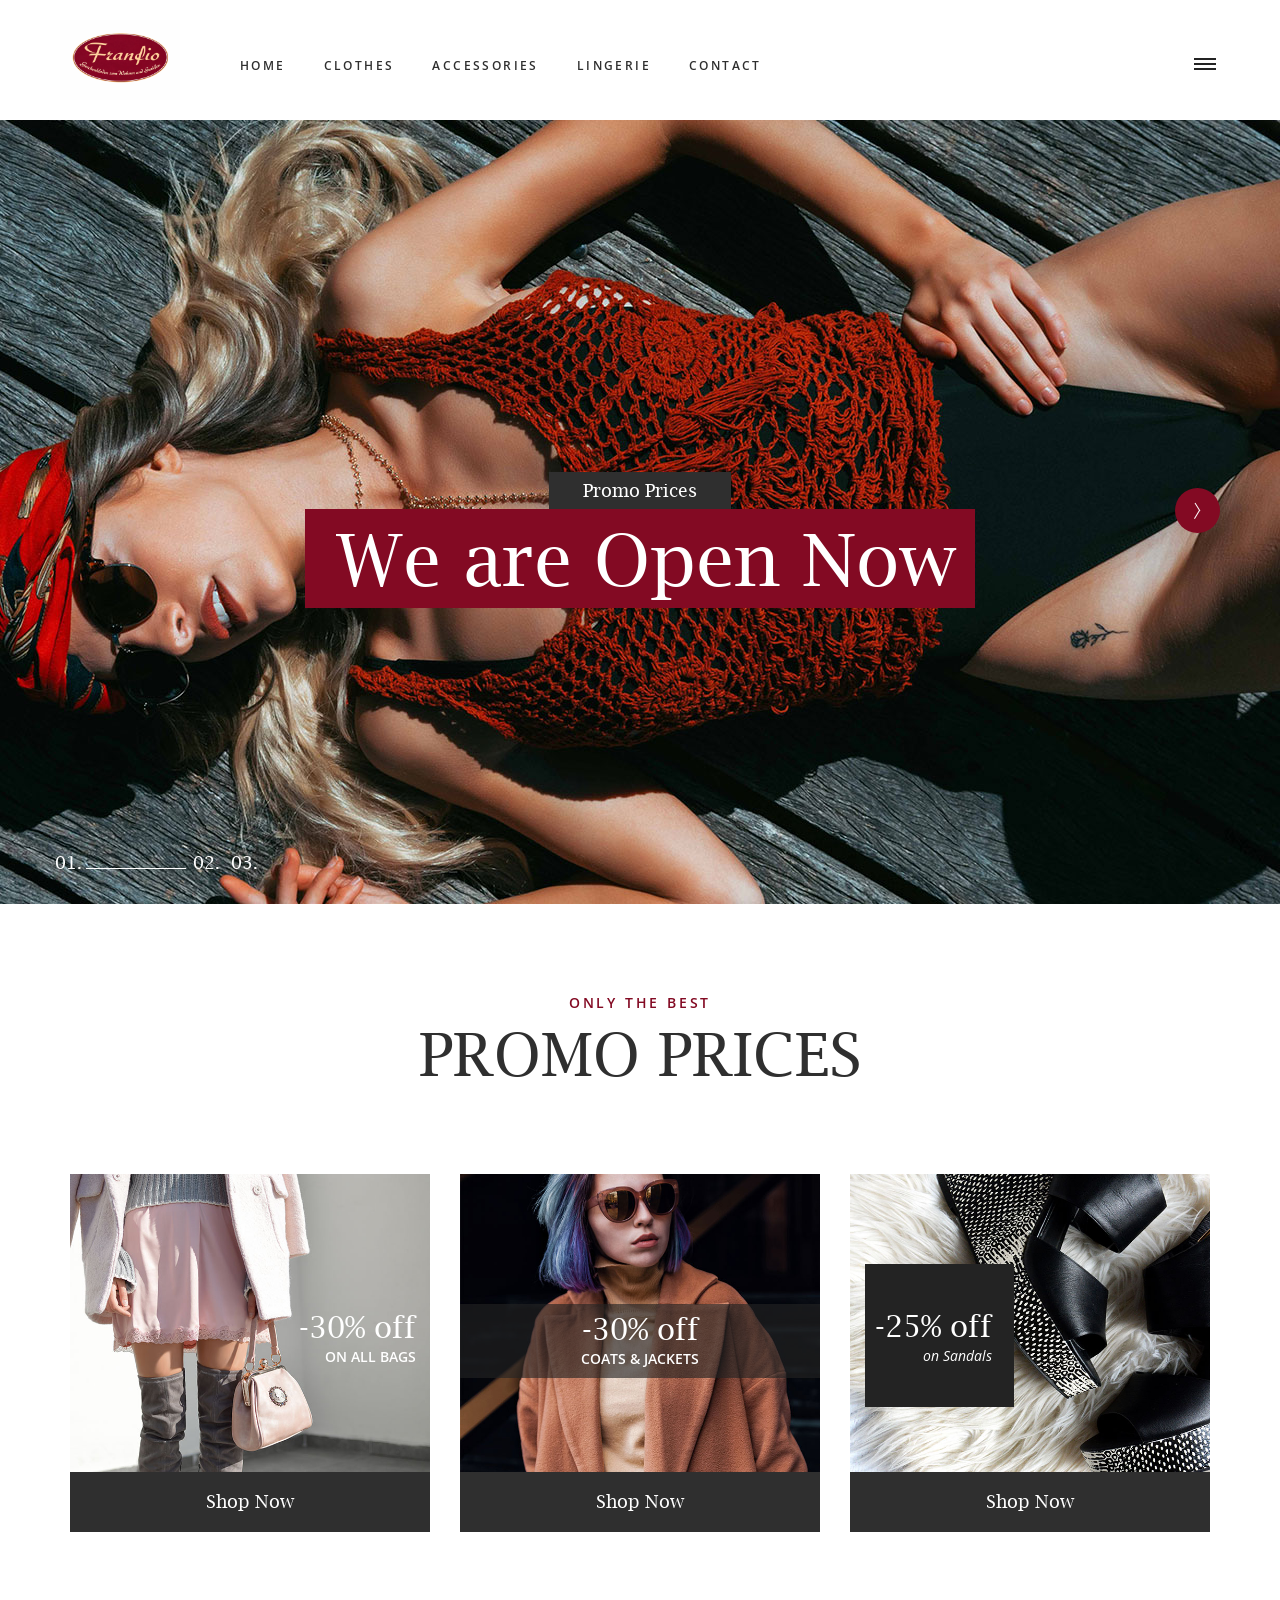
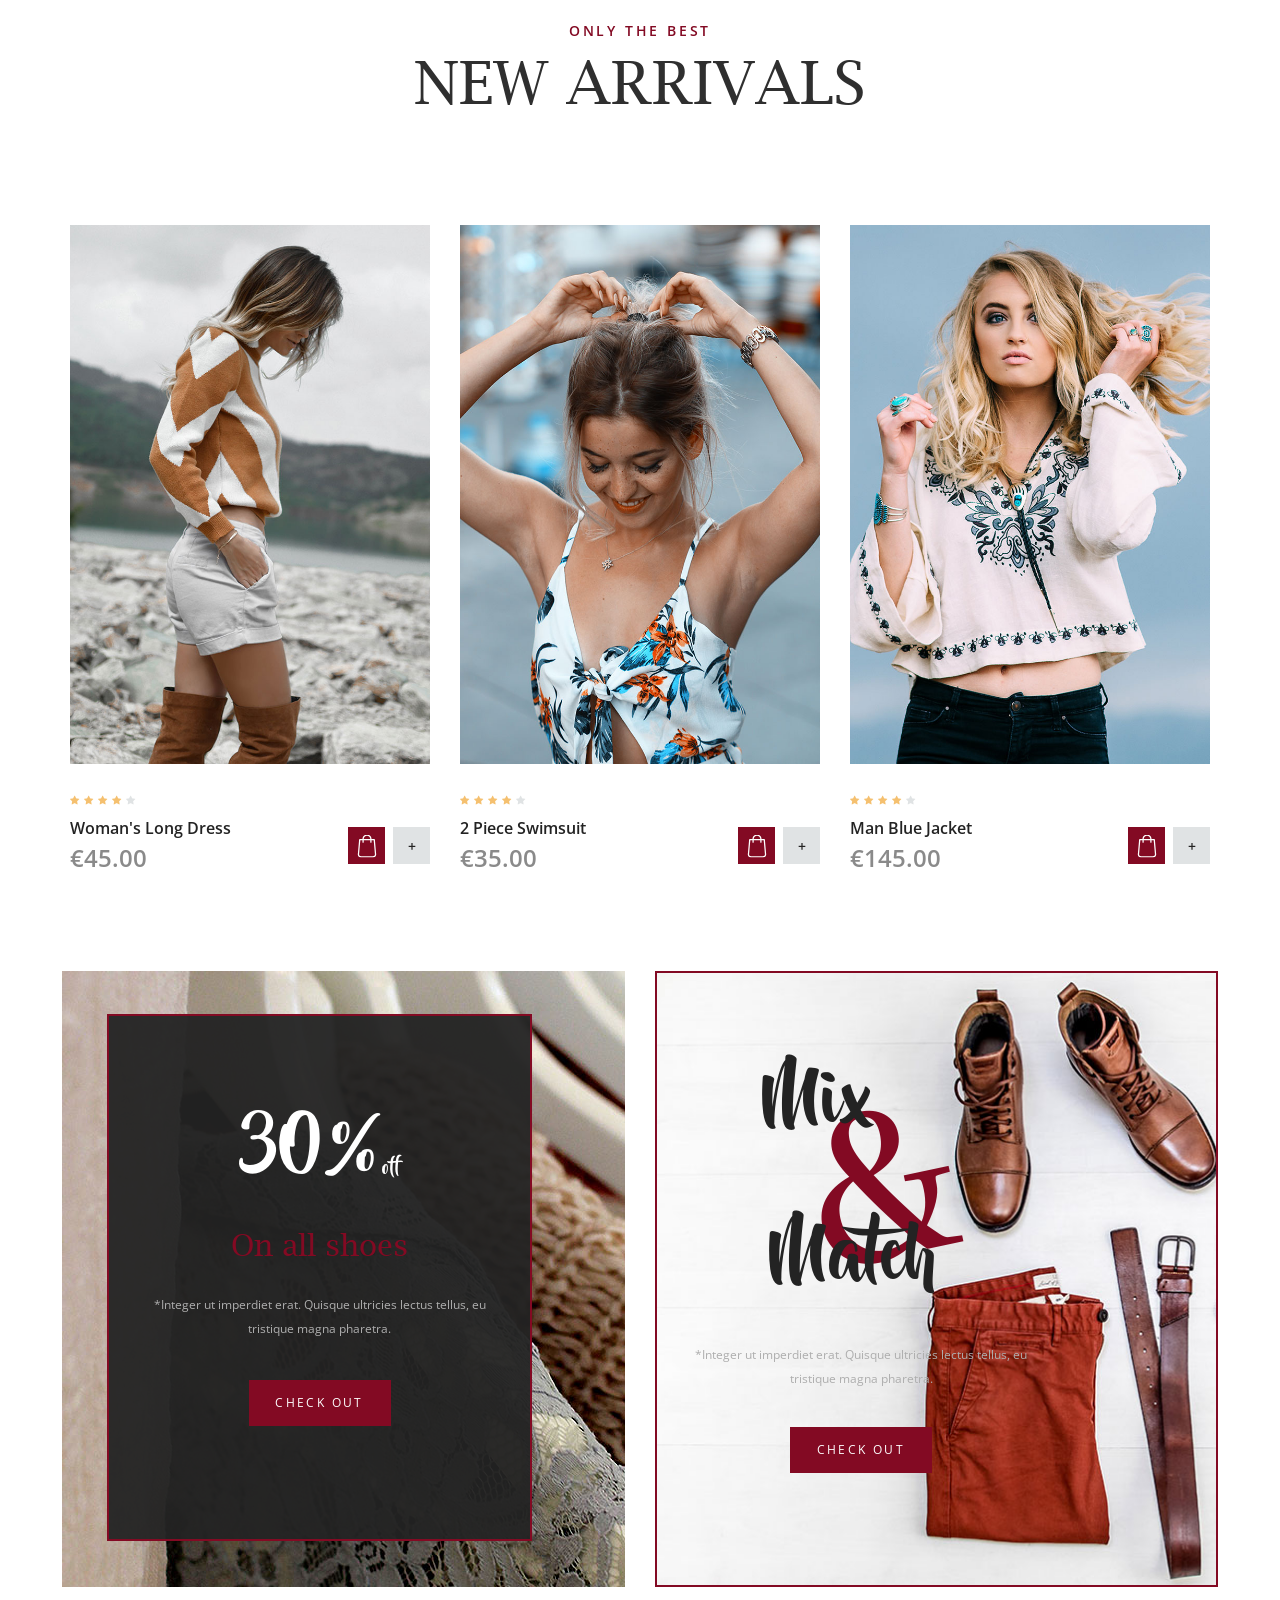
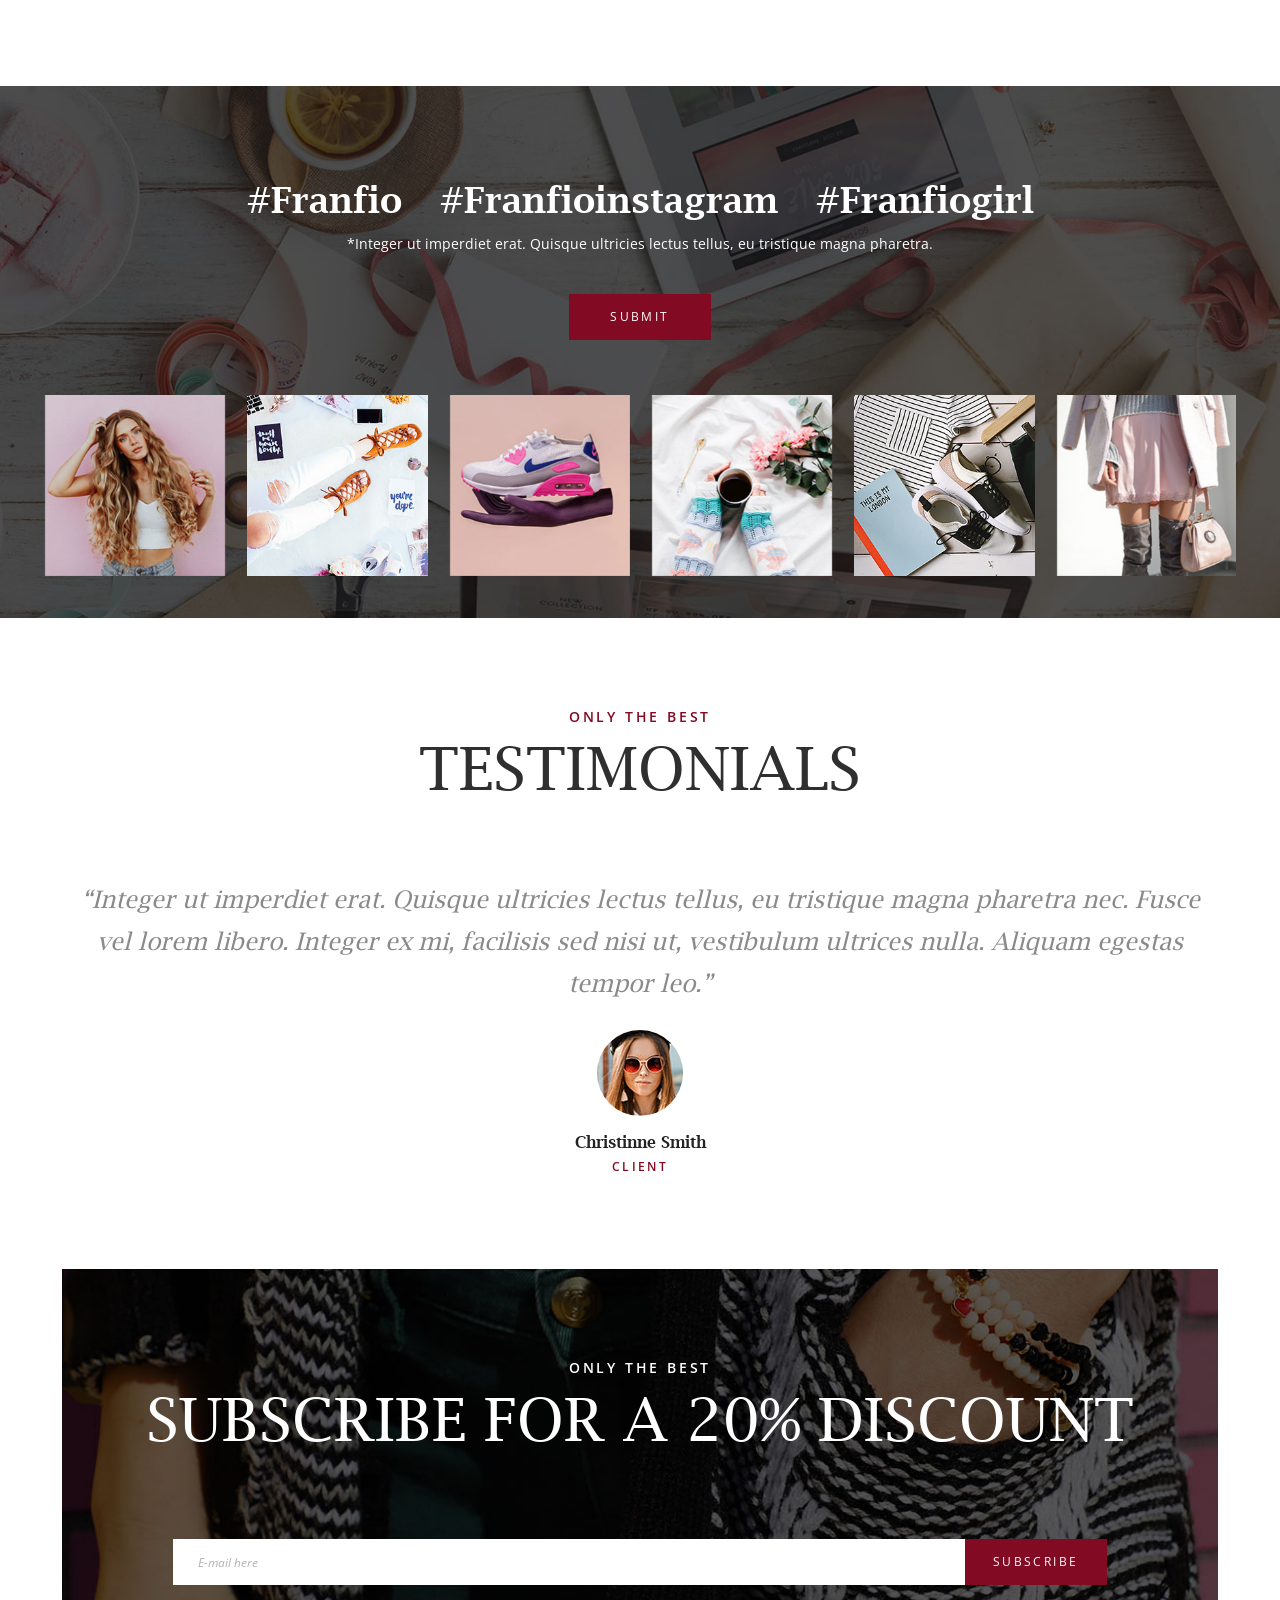
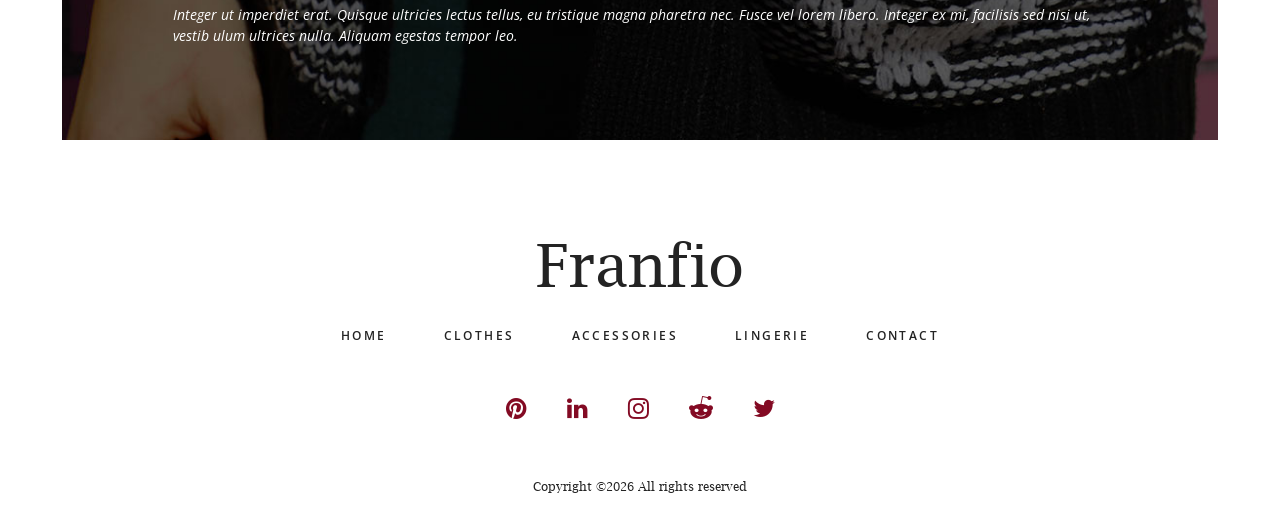
==== index.html @ d39169b8 "first commit" ====
<!DOCTYPE html>
<html lang="en">
<head>
<title>Franfio</title>
<meta charset="utf-8">
<meta http-equiv="X-UA-Compatible" content="IE=edge">
<meta name="description" content="Official website for Franfio">
<meta name="viewport" content="width=device-width, initial-scale=1">
<link rel="icon" type="image/jpeg" href="images/logome.jpeg">
<meta property="og:image" content="images/logome.jpeg">
<link rel="stylesheet" type="text/css" href="styles/bootstrap4/bootstrap.min.css">
<link href="plugins/font-awesome-4.7.0/css/font-awesome.min.css" rel="stylesheet" type="text/css">
<link rel="stylesheet" type="text/css" href="plugins/OwlCarousel2-2.2.1/owl.carousel.css">
<link rel="stylesheet" type="text/css" href="plugins/OwlCarousel2-2.2.1/owl.theme.default.css">
<link rel="stylesheet" type="text/css" href="plugins/OwlCarousel2-2.2.1/animate.css">
<link href="plugins/colorbox/colorbox.css" rel="stylesheet" type="text/css">
<link rel="stylesheet" type="text/css" href="styles/main_styles.css">
<link rel="stylesheet" type="text/css" href="styles/responsive.css">
</head>
<body>

<div class="super_container">
	
	<!-- Header -->

	<header class="header">
		<div class="header_inner d-flex flex-row align-items-center justify-content-start">
			<div class="logo"><a href="#">
				<img src="images/logome.jpeg" alt="" style="width: 120px;">
			</a></div>
			<nav class="main_nav">
				<ul>
					<li><a href="index.html">home</a></li>
					<li><a href="categories.html">clothes</a></li>
					<li><a href="categories.html">accessories</a></li>
					<li><a href="categories.html">lingerie</a></li>
					<li><a href="contact.html">contact</a></li>
				</ul>
			</nav>


			<div class="burger_container d-flex flex-column align-items-center justify-content-around menu_mm"><div></div><div></div><div></div></div>
		</div>
	</header>

	<!-- Menu -->

	<div class="menu d-flex flex-column align-items-end justify-content-start text-right menu_mm trans_400">
		<div class="menu_close_container"><div class="menu_close"><div></div><div></div></div></div>
		<div class="logo menu_mm"><a href="#">Franfio</a></div>
		<nav class="menu_nav">
			<ul class="menu_mm">
				<li class="menu_mm"><a href="#">home</a></li>
				<li class="menu_mm"><a href="#">clothes</a></li>
				<li class="menu_mm"><a href="#">accessories</a></li>
				<li class="menu_mm"><a href="#">lingerie</a></li>
				<li class="menu_mm"><a href="#">contact</a></li>
			</ul>
		</nav>
	</div>

	<!-- Home -->

	<div class="home">
		
		<!-- Home Slider -->

		<div class="home_slider_container">
			<div class="owl-carousel owl-theme home_slider">
				
				<!-- Home Slider Item -->
				<div class="owl-item">
					<div class="home_slider_background" style="background-image:url(images/home_slider_1.jpg)"></div>
					<div class="home_slider_content">
						<div class="home_slider_content_inner">
							<div class="home_slider_subtitle">Promo Prices</div>
							<div class="home_slider_title">We are Open Now</div>
						</div>	
					</div>
				</div>

				<!-- Home Slider Item -->
				<div class="owl-item">
					<div class="home_slider_background" style="background-image:url(images/home_slider_1.jpg)"></div>
					<div class="home_slider_content">
						<div class="home_slider_content_inner">
							<div class="home_slider_subtitle">Promo Prices</div>
							<div class="home_slider_title">New Collection</div>
						</div>	
					</div>
				</div>

				<!-- Home Slider Item -->
				<div class="owl-item">
					<div class="home_slider_background" style="background-image:url(images/home_slider_1.jpg)"></div>
					<div class="home_slider_content">
						<div class="home_slider_content_inner">
							<div class="home_slider_subtitle">Promo Prices</div>
							<div class="home_slider_title">New Collection</div>
						</div>	
					</div>
				</div>

			</div>
			
			<!-- Home Slider Nav -->

			<div class="home_slider_next d-flex flex-column align-items-center justify-content-center"><img src="images/arrow_r.png" alt=""></div>

			<!-- Home Slider Dots -->

			<div class="home_slider_dots_container">
				<div class="container">
					<div class="row">
						<div class="col">
							<div class="home_slider_dots">
								<ul id="home_slider_custom_dots" class="home_slider_custom_dots">
									<li class="home_slider_custom_dot active">01.<div></div></li>
									<li class="home_slider_custom_dot">02.<div></div></li>
									<li class="home_slider_custom_dot">03.<div></div></li>
								</ul>
							</div>
						</div>
					</div>
				</div>		
			</div>
		</div>
	</div>

	<!-- Promo -->

	<div class="promo">
		<div class="container">
			<div class="row">
				<div class="col">
					<div class="section_title_container text-center">
						<div class="section_subtitle">only the best</div>
						<div class="section_title">promo prices</div>
					</div>
				</div>
			</div>
			<div class="row promo_container">

				<!-- Promo Item -->
				<div class="col-lg-4 promo_col">
					<div class="promo_item">
						<div class="promo_image">
							<img src="images/promo_1.jpg" alt="">
							<div class="promo_content promo_content_1">
								<div class="promo_title">-30% off</div>
								<div class="promo_subtitle">on all bags</div>
							</div>
						</div>
						<div class="promo_link"><a href="#">Shop Now</a></div>
					</div>
				</div>

				<!-- Promo Item -->
				<div class="col-lg-4 promo_col">
					<div class="promo_item">
						<div class="promo_image">
							<img src="images/promo_2.jpg" alt="">
							<div class="promo_content promo_content_2">
								<div class="promo_title">-30% off</div>
								<div class="promo_subtitle">coats & jackets</div>
							</div>
						</div>
						<div class="promo_link"><a href="#">Shop Now</a></div>
					</div>
				</div>

				<!-- Promo Item -->
				<div class="col-lg-4 promo_col">
					<div class="promo_item">
						<div class="promo_image">
							<img src="images/promo_3.jpg" alt="">
							<div class="promo_content promo_content_3">
								<div class="promo_title">-25% off</div>
								<div class="promo_subtitle">on Sandals</div>
							</div>
						</div>
						<div class="promo_link"><a href="#">Shop Now</a></div>
					</div>
				</div>

			</div>
		</div>
	</div>

	<!-- New Arrivals -->

	<div class="arrivals">
		<div class="container">
			<div class="row">
				<div class="col">
					<div class="section_title_container text-center">
						<div class="section_subtitle">only the best</div>
						<div class="section_title">new arrivals</div>
					</div>
				</div>
			</div>
			<div class="row products_container">

				<!-- Product -->
				<div class="col-lg-4 product_col">
					<div class="product">
						<div class="product_image">
							<img src="images/product_1.jpg" alt="">
						</div>
						<div class="rating rating_4">
							<i class="fa fa-star"></i>
							<i class="fa fa-star"></i>
							<i class="fa fa-star"></i>
							<i class="fa fa-star"></i>
							<i class="fa fa-star"></i>
						</div>
						<div class="product_content clearfix">
							<div class="product_info">
								<div class="product_name"><a href="product.html">Woman's Long Dress</a></div>
								<div class="product_price">€45.00</div>
							</div>
							<div class="product_options">
								<div class="product_buy product_option"><img src="images/shopping-bag-white.svg" alt=""></div>
								<div class="product_fav product_option">+</div>
							</div>
						</div>
					</div>
				</div>

				<!-- Product -->
				<div class="col-lg-4 product_col">
					<div class="product">
						<div class="product_image">
							<img src="images/product_2.jpg" alt="">
						</div>
						<div class="rating rating_4">
							<i class="fa fa-star"></i>
							<i class="fa fa-star"></i>
							<i class="fa fa-star"></i>
							<i class="fa fa-star"></i>
							<i class="fa fa-star"></i>
						</div>
						<div class="product_content clearfix">
							<div class="product_info">
								<div class="product_name"><a href="product.html">2 Piece Swimsuit</a></div>
								<div class="product_price">€35.00</div>
							</div>
							<div class="product_options">
								<div class="product_buy product_option"><img src="images/shopping-bag-white.svg" alt=""></div>
								<div class="product_fav product_option">+</div>
							</div>
						</div>
					</div>
				</div>

				<!-- Product -->
				<div class="col-lg-4 product_col">
					<div class="product">
						<div class="product_image">
							<img src="images/product_3.jpg" alt="">
						</div>
						<div class="rating rating_4">
							<i class="fa fa-star"></i>
							<i class="fa fa-star"></i>
							<i class="fa fa-star"></i>
							<i class="fa fa-star"></i>
							<i class="fa fa-star"></i>
						</div>
						<div class="product_content clearfix">
							<div class="product_info">
								<div class="product_name"><a href="product.html">Man Blue Jacket</a></div>
								<div class="product_price">€145.00</div>
							</div>
							<div class="product_options">
								<div class="product_buy product_option"><img src="images/shopping-bag-white.svg" alt=""></div>
								<div class="product_fav product_option">+</div>
							</div>
						</div>
					</div>
				</div>

			</div>
		</div>
	</div>

	<!-- Extra -->

	<div class="extra clearfix">
		<div class="extra_promo extra_promo_1">
			<div class="extra_promo_image" style="background-image:url(images/extra_1.jpg)"></div>
			<div class="extra_1_content d-flex flex-column align-items-center justify-content-center text-center">
				<div class="extra_1_price">30%<span>off</span></div>
				<div class="extra_1_title">On all shoes</div>
				<div class="extra_1_text">*Integer ut imperdiet erat. Quisque ultricies lectus tellus, eu tristique magna pharetra.</div>
				<div class="button extra_1_button"><a href="checkout.html">check out</a></div>
			</div>
		</div>
		<div class="extra_promo extra_promo_2">
			<div class="extra_promo_image" style="background-image:url(images/extra_2.jpg)"></div>
			<div class="extra_2_content d-flex flex-column align-items-center justify-content-center text-center">
				<div class="extra_2_title">
					<div class="extra_2_center">&</div>
					<div class="extra_2_top">Mix</div>
					<div class="extra_2_bottom">Match</div>
				</div>
				<div class="extra_2_text">*Integer ut imperdiet erat. Quisque ultricies lectus tellus, eu tristique magna pharetra.</div>
				<div class="button extra_2_button"><a href="checkout.html">check out</a></div>
			</div>
		</div>
	</div>

	<!-- Gallery -->

	<div class="gallery">
		<div class="gallery_image" style="background-image:url(images/gallery.jpg)"></div>
		<div class="container">
			<div class="row">
				<div class="col">
					<div class="gallery_title text-center">
						<ul>
							<li><a href="#">#Franfio</a></li>
							<li><a href="#">#Franfioinstagram</a></li>
							<li><a href="#">#Franfiogirl</a></li>
						</ul>
					</div>
					<div class="gallery_text text-center">*Integer ut imperdiet erat. Quisque ultricies lectus tellus, eu tristique magna pharetra.</div>
					<div class="button gallery_button"><a href="#">submit</a></div>
				</div>
			</div>
		</div>	
		<div class="gallery_slider_container">
			
			<!-- Gallery Slider -->
			<div class="owl-carousel owl-theme gallery_slider">
				
				<!-- Gallery Item -->
				<div class="owl-item gallery_item">
					<a class="colorbox" href="images/gallery_1.jpg">
						<img src="images/gallery_1.jpg" alt="">
					</a>
				</div>

				<!-- Gallery Item -->
				<div class="owl-item gallery_item">
					<a class="colorbox" href="images/gallery_2.jpg">
						<img src="images/gallery_2.jpg" alt="">
					</a>
				</div>

				<!-- Gallery Item -->
				<div class="owl-item gallery_item">
					<a class="colorbox" href="images/gallery_3.jpg">
						<img src="images/gallery_3.jpg" alt="">
					</a>
				</div>

				<!-- Gallery Item -->
				<div class="owl-item gallery_item">
					<a class="colorbox" href="images/gallery_4.jpg">
						<img src="images/gallery_4.jpg" alt="">
					</a>
				</div>

				<!-- Gallery Item -->
				<div class="owl-item gallery_item">
					<a class="colorbox" href="images/gallery_5.jpg">
						<img src="images/gallery_5.jpg" alt="">
					</a>
				</div>

				<!-- Gallery Item -->
				<div class="owl-item gallery_item">
					<a class="colorbox" href="images/gallery_6.jpg">
						<img src="images/gallery_6.jpg" alt="">
					</a>
				</div>

			</div>
		</div>	
	</div>

	<!-- Testimonials -->

	<div class="testimonials">
		<div class="container">
			<div class="row">
				<div class="col">
					<div class="section_title_container text-center">
						<div class="section_subtitle">only the best</div>
						<div class="section_title">testimonials</div>
					</div>
				</div>
			</div>
			<div class="row test_slider_container">
				<div class="col">

					<!-- Testimonials Slider -->
					<div class="owl-carousel owl-theme test_slider text-center">

						<!-- Testimonial Item -->
						<div class="owl-item">
							<div class="test_text">“Integer ut imperdiet erat. Quisque ultricies lectus tellus, eu tristique magna pharetra nec. Fusce vel lorem libero. Integer ex mi, facilisis sed nisi ut, vestibulum ultrices nulla. Aliquam egestas tempor leo.”</div>
							<div class="test_content">
								<div class="test_image"><img src="images/testimonials.jpg" alt=""></div>
								<div class="test_name">Christinne Smith</div>
								<div class="test_title">client</div>
							</div>
						</div>

						<!-- Testimonial Item -->
						<div class="owl-item">
							<div class="test_text">“Integer ut imperdiet erat. Quisque ultricies lectus tellus, eu tristique magna pharetra nec. Fusce vel lorem libero. Integer ex mi, facilisis sed nisi ut, vestibulum ultrices nulla. Aliquam egestas tempor leo.”</div>
							<div class="test_content">
								<div class="test_image"><img src="images/testimonials.jpg" alt=""></div>
								<div class="test_name">Christinne Smith</div>
								<div class="test_title">client</div>
							</div>
						</div>

						<!-- Testimonial Item -->
						<div class="owl-item">
							<div class="test_text">“Integer ut imperdiet erat. Quisque ultricies lectus tellus, eu tristique magna pharetra nec. Fusce vel lorem libero. Integer ex mi, facilisis sed nisi ut, vestibulum ultrices nulla. Aliquam egestas tempor leo.”</div>
							<div class="test_content">
								<div class="test_image"><img src="images/testimonials.jpg" alt=""></div>
								<div class="test_name">Christinne Smith</div>
								<div class="test_title">client</div>
							</div>
						</div>

					</div>

				</div>
			</div>
		</div>
	</div>

	<!-- Newsletter -->

	<div class="newsletter">
		<div class="newsletter_content">
			<div class="newsletter_image" style="background-image:url(images/newsletter.jpg)"></div>
			<div class="container">
				<div class="row">
					<div class="col">
						<div class="section_title_container text-center">
							<div class="section_subtitle">only the best</div>
							<div class="section_title">subscribe for a 20% discount</div>
						</div>
					</div>
				</div>
				<div class="row newsletter_container">
					<div class="col-lg-10 offset-lg-1">
						<div class="newsletter_form_container">
							<form action="#">
								<input type="email" class="newsletter_input" required="required" placeholder="E-mail here">
								<button type="submit" class="newsletter_button">subscribe</button>
							</form>
						</div>
						<div class="newsletter_text">Integer ut imperdiet erat. Quisque ultricies lectus tellus, eu tristique magna pharetra nec. Fusce vel lorem libero. Integer ex mi, facilisis sed nisi ut, vestib ulum ultrices nulla. Aliquam egestas tempor leo.</div>
					</div>
				</div>
			</div>
		</div>
	</div>

	<!-- Footer -->

	<footer class="footer">
		<div class="container">
			<div class="row">
				<div class="col text-center">
					<div class="footer_logo"><a href="#">Franfio</a></div>
					<nav class="footer_nav">
						<ul>
							<li><a href="index.html">home</a></li>
							<li><a href="categories.html">clothes</a></li>
							<li><a href="categories.html">accessories</a></li>
							<li><a href="categories.html">lingerie</a></li>
							<li><a href="contact.html">contact</a></li>
						</ul>
					</nav>
					<div class="footer_social">
						<ul>
							<li><a href="#"><i class="fa fa-pinterest" aria-hidden="true"></i></a></li>
							<li><a href="#"><i class="fa fa-linkedin" aria-hidden="true"></i></a></li>
							<li><a href="#"><i class="fa fa-instagram" aria-hidden="true"></i></a></li>
							<li><a href="#"><i class="fa fa-reddit-alien" aria-hidden="true"></i></a></li>
							<li><a href="#"><i class="fa fa-twitter" aria-hidden="true"></i></a></li>
						</ul>
					</div>
					<div class="copyright"><!-- Link back to Colorlib can't be removed. Template is licensed under CC BY 3.0. -->
Copyright &copy;<script>document.write(new Date().getFullYear());</script> All rights reserved 
 <!-- <i class="fa fa-heart-o" aria-hidden="true"></i> by <a href="https://colorlib.com" target="_blank">Colorlib</a> -->
<!-- Link back to Colorlib can't be removed. Template is licensed under CC BY 3.0. --></div>
				</div>
			</div>
		</div>
	</footer>
</div>

<script src="js/jquery-3.2.1.min.js"></script>
<script src="styles/bootstrap4/popper.js"></script>
<script src="styles/bootstrap4/bootstrap.min.js"></script>
<script src="plugins/OwlCarousel2-2.2.1/owl.carousel.js"></script>
<script src="plugins/easing/easing.js"></script>
<script src="plugins/parallax-js-master/parallax.min.js"></script>
<script src="plugins/colorbox/jquery.colorbox-min.js"></script>
<script src="js/custom.js"></script>
</body>
</html>
---- plugins/colorbox/colorbox.css ----
/*
    Colorbox Core Style:
    The following CSS is consistent between example themes and should not be altered.
*/
#colorbox, #cboxOverlay, #cboxWrapper{position:absolute; top:0; left:0; z-index:9999; overflow:hidden; -webkit-transform: translate3d(0,0,0);}
#cboxWrapper {max-width:none;}
#cboxOverlay{position:fixed; width:100%; height:100%;}
#cboxMiddleLeft, #cboxBottomLeft{clear:left;}
#cboxContent{position:relative;}
#cboxLoadedContent{overflow:auto; -webkit-overflow-scrolling: touch;}
#cboxTitle{margin:0;}
#cboxLoadingOverlay, #cboxLoadingGraphic{position:absolute; top:0; left:0; width:100%; height:100%;}
#cboxPrevious, #cboxNext, #cboxClose, #cboxSlideshow{cursor:pointer;}
.cboxPhoto{float:left; margin:auto; border:0; display:block; max-width:none; -ms-interpolation-mode:bicubic;}
.cboxIframe{width:100%; height:100%; display:block; border:0; padding:0; margin:0;}
#colorbox, #cboxContent, #cboxLoadedContent{box-sizing:content-box; -moz-box-sizing:content-box; -webkit-box-sizing:content-box;}

/* 
    User Style:
    Change the following styles to modify the appearance of Colorbox.  They are
    ordered & tabbed in a way that represents the nesting of the generated HTML.
*/
#cboxOverlay
{
    /*background:url(images/overlay.png) repeat 0 0;*/
    background: rgba(0,0,0,0.95);
    opacity: 0.9; filter: alpha(opacity = 90);
}
#colorbox{outline:0;}
    #cboxTopLeft{width:21px; height:21px; background:url(images/controls.png) no-repeat -101px 0;}
    #cboxTopRight{width:21px; height:21px; background:url(images/controls.png) no-repeat -130px 0;}
    #cboxBottomLeft{width:21px; height:21px; background:url(images/controls.png) no-repeat -101px -29px;}
    #cboxBottomRight{width:21px; height:21px; background:url(images/controls.png) no-repeat -130px -29px;}
    #cboxMiddleLeft{width:21px; background:url(images/controls.png) left top repeat-y;}
    #cboxMiddleRight{width:21px; background:url(images/controls.png) right top repeat-y;}
    #cboxTopCenter{height:21px; background:url(images/border.png) 0 0 repeat-x;}
    #cboxBottomCenter{height:21px; background:url(images/border.png) 0 -29px repeat-x;}
    #cboxContent{background:#fff; overflow:hidden;}
        .cboxIframe{background:#fff;}
        #cboxError{padding:50px; border:1px solid #ccc;}
        #cboxLoadedContent{margin-bottom:28px;}
        #cboxTitle{position:absolute; bottom:4px; left:0; text-align:center; width:100%; color:#949494;}
        #cboxCurrent{position:absolute; bottom:4px; left:58px; color:#949494;}
        #cboxLoadingOverlay{background:url(images/loading_background.png) no-repeat center center;}
        #cboxLoadingGraphic{background:url(images/loading.gif) no-repeat center center;}

        /* these elements are buttons, and may need to have additional styles reset to avoid unwanted base styles */
        #cboxPrevious, #cboxNext, #cboxSlideshow, #cboxClose {border:0; padding:0; margin:0; overflow:visible; width:auto; background:none; }
        
        /* avoid outlines on :active (mouseclick), but preserve outlines on :focus (tabbed navigating) */
        #cboxPrevious:active, #cboxNext:active, #cboxSlideshow:active, #cboxClose:active {outline:0;}

        #cboxSlideshow{position:absolute; bottom:4px; right:30px; color:#0092ef;}
        #cboxPrevious{position:absolute; bottom:0; left:0; background:url(images/controls.png) no-repeat -75px 0; width:25px; height:25px; text-indent:-9999px;}
        #cboxPrevious:hover{background-position:-75px -25px;}
        #cboxNext{position:absolute; bottom:0; left:27px; background:url(images/controls.png) no-repeat -50px 0; width:25px; height:25px; text-indent:-9999px;}
        #cboxNext:hover{background-position:-50px -25px;}
        #cboxClose{position:absolute; bottom:0; right:0; background:url(images/controls.png) no-repeat -25px 0; width:25px; height:25px; text-indent:-9999px;}
        #cboxClose:hover{background-position:-25px -25px;}

/*
  The following fixes a problem where IE7 and IE8 replace a PNG's alpha transparency with a black fill
  when an alpha filter (opacity change) is set on the element or ancestor element.  This style is not applied to or needed in IE9.
  See: http://jacklmoore.com/notes/ie-transparency-problems/
*/
.cboxIE #cboxTopLeft,
.cboxIE #cboxTopCenter,
.cboxIE #cboxTopRight,
.cboxIE #cboxBottomLeft,
.cboxIE #cboxBottomCenter,
.cboxIE #cboxBottomRight,
.cboxIE #cboxMiddleLeft,
.cboxIE #cboxMiddleRight {
    filter: progid:DXImageTransform.Microsoft.gradient(startColorstr=#00FFFFFF,endColorstr=#00FFFFFF);
}
---- styles/main_styles.css ----
@charset "utf-8";
/* CSS Document */

/******************************

[Table of Contents]

1. Fonts
2. Body and some general stuff
3. Header
	3.1 Header - Logo
	3.2 Header - Main Navigation
	3.3 Header - Search
	3.4 Header - Shopping
	3.5 Header - Burger
4. Home
	4.1 Home Slider
5. Menu
6. Promo
7. New Arrivals
8. Extra
9. Gallery
10. Testimonials
11. Newsletter
12. Footer


******************************/

/***********
1. Fonts
***********/

@import url('https://fonts.googleapis.com/css?family=Open+Sans:300,400,600,700,800');
@font-face
{
	font-family: 'Lucida';
	src: url('../fonts/lucida_bright_regular.ttf')  format('truetype');
}
@font-face
{
	font-family: 'Lucida';
	src: url('../fonts/lucida_bright_demi.ttf')  format('truetype');
	font-weight: 700;
}
@font-face
{
	font-family: 'Beyond';
	src: url('../fonts/beyond_the_mountains.otf')  format('opentype'),
		 url('../fonts/beyond_the_mountains.ttf')  format('truetype');
}

/*********************************
2. Body and some general stuff
*********************************/

*
{
	margin: 0;
	padding: 0;
	-webkit-font-smoothing: antialiased;
	-webkit-text-shadow: rgba(0,0,0,.01) 0 0 1px;
	text-shadow: rgba(0,0,0,.01) 0 0 1px;
}
body
{
	font-family: 'Open Sans', sans-serif;
	font-size: 14px;
	font-weight: 400;
	background: #FFFFFF;
	color: #2f2f2f;
}
div
{
	display: block;
	position: relative;
	-webkit-box-sizing: border-box;
    -moz-box-sizing: border-box;
    box-sizing: border-box;
}
ul
{
	list-style: none;
	margin-bottom: 0px;
}
p
{
	font-family: 'Open Sans', sans-serif;
	font-size: 14px;
	line-height: 2;
	font-weight: 400;
	color: #929191;
	-webkit-font-smoothing: antialiased;
	-webkit-text-shadow: rgba(0,0,0,.01) 0 0 1px;
	text-shadow: rgba(0,0,0,.01) 0 0 1px;
}
p a
{
	display: inline;
	position: relative;
	color: inherit;
	border-bottom: solid 1px #830a23;
	-webkit-transition: all 200ms ease;
	-moz-transition: all 200ms ease;
	-ms-transition: all 200ms ease;
	-o-transition: all 200ms ease;
	transition: all 200ms ease;
}
a, a:hover, a:visited, a:active, a:link
{
	text-decoration: none;
	-webkit-font-smoothing: antialiased;
	-webkit-text-shadow: rgba(0,0,0,.01) 0 0 1px;
	text-shadow: rgba(0,0,0,.01) 0 0 1px;
}
p a:active
{
	position: relative;
	color: #830a23;
}
p a:hover
{
	color: #FFFFFF;
	background: #830a23;
	color: #FFFFFF;
}
p a:hover::after
{
	opacity: 0.2;
}
::selection
{
	
}
p::selection
{
	
}
h1{font-size: 48px;}
h2{font-size: 36px;}
h3{font-size: 24px;}
h4{font-size: 18px;}
h5{font-size: 14px;}
h1, h2, h3, h4, h5, h6
{
	font-family: 'Open Sans', sans-serif;
	-webkit-font-smoothing: antialiased;
	-webkit-text-shadow: rgba(0,0,0,.01) 0 0 1px;
	text-shadow: rgba(0,0,0,.01) 0 0 1px;
}
h1::selection, 
h2::selection, 
h3::selection, 
h4::selection, 
h5::selection, 
h6::selection
{
	
}
.form-control
{
	color: #830a23;
}
section
{
	display: block;
	position: relative;
	box-sizing: border-box;
}
.clear
{
	clear: both;
}
.clearfix::before, .clearfix::after
{
	content: "";
	display: table;
}
.clearfix::after
{
	clear: both;
}
.clearfix
{
	zoom: 1;
}
.float_left
{
	float: left;
}
.float_right
{
	float: right;
}
.trans_200
{
	-webkit-transition: all 200ms ease;
	-moz-transition: all 200ms ease;
	-ms-transition: all 200ms ease;
	-o-transition: all 200ms ease;
	transition: all 200ms ease;
}
.trans_300
{
	-webkit-transition: all 300ms ease;
	-moz-transition: all 300ms ease;
	-ms-transition: all 300ms ease;
	-o-transition: all 300ms ease;
	transition: all 300ms ease;
}
.trans_400
{
	-webkit-transition: all 400ms ease;
	-moz-transition: all 400ms ease;
	-ms-transition: all 400ms ease;
	-o-transition: all 400ms ease;
	transition: all 400ms ease;
}
.trans_500
{
	-webkit-transition: all 500ms ease;
	-moz-transition: all 500ms ease;
	-ms-transition: all 500ms ease;
	-o-transition: all 500ms ease;
	transition: all 500ms ease;
}
.fill_height
{
	height: 100%;
}
.super_container
{
	width: 100%;
	overflow: hidden;
}
.prlx_parent
{
	overflow: hidden;
}
.prlx
{
	height: 130% !important;
}
.nopadding
{
	padding: 0px !important;
}
.section_title_container
{

}
.section_subtitle
{
	font-size: 14px;
	font-weight: 600;
	color: #830a23;
	text-transform: uppercase;
	letter-spacing: 0.2em;
}
.section_title
{
	font-family: 'Lucida', serif;
	font-size: 60px;
	text-transform: uppercase;
	color: #2f2f2f;
	margin-top: -4px;
}
.button
{
	width: 142px;
	height: 46px;
	background: #830a23;
	color: #FFFFFF;
	text-align: center;
	-webkit-transition: all 200ms ease;
	-moz-transition: all 200ms ease;
	-ms-transition: all 200ms ease;
	-o-transition: all 200ms ease;
	transition: all 200ms ease;
}
.button a
{
	display: block;
	font-size: 12px;
	text-transform: uppercase;
	color: #FFFFFF;
	letter-spacing: 0.2em;
	line-height: 46px;
	-webkit-transition: all 200ms ease;
	-moz-transition: all 200ms ease;
	-ms-transition: all 200ms ease;
	-o-transition: all 200ms ease;
	transition: all 200ms ease;
}
.button:hover
{
	background: #e0e3e4;
}
.button:hover a
{
	color: #232323;
}

/*********************************
3. Header
*********************************/

.header
{
	position: fixed;
	top: 0;
	left: 0;
	width: 100%;
	height: 120px;
	background: #FFFFFF;
	z-index: 100;
	padding-left: 60px;
	padding-right: 64px;
	-webkit-transition: all 200ms ease;
	-moz-transition: all 200ms ease;
	-ms-transition: all 200ms ease;
	-o-transition: all 200ms ease;
	transition: all 200ms ease;
}
.header.scrolled
{
	height: 80px;
}
.header_inner
{
	width: 100%;
	height: 100%;
}

/*********************************
3.1 Header - Logo
*********************************/

.logo a
{
	font-family: 'Lucida', serif;
	font-size: 30px;
	color: #2f2f2f;
}

/*********************************
3.2 Header - Main Navigation
*********************************/

.main_nav
{
	padding-left: 252px;
	-webkit-transform: translateY(4px);
	-moz-transform: translateY(4px);
	-ms-transform: translateY(4px);
	-o-transform: translateY(4px);
	transform: translateY(4px);
}
.main_nav ul li
{
	display: inline-block;
	margin-right: 50px;
}
.main_nav ul li:last-child
{
	margin-right: 0;
}
.main_nav ul li a
{
	font-size: 12px;
	text-transform: uppercase;
	color: #2f2f2f;
	font-weight: 600;
	letter-spacing: 0.2em;
	-webkit-transition: all 200ms ease;
	-moz-transition: all 200ms ease;
	-ms-transition: all 200ms ease;
	-o-transition: all 200ms ease;
	transition: all 200ms ease;
}
.main_nav ul li a:hover
{
	color: #830a23;
}

/*********************************
3.3 Header - Search
*********************************/

.search
{
	display: inline-block;
	width: 400px;
	-webkit-transform: translateY(2px);
	-moz-transform: translateY(2px);
	-ms-transform: translateY(2px);
	-o-transform: translateY(2px);
	transform: translateY(2px);
}
.search_input
{
	width: 100%;
	height: 43px;
	background: #f9f5f5;
	border: none;
	outline: none;
	padding-left: 20px;
}
.search_button
{
	position: absolute;
	top: 45%;
	-webkit-transform: translateY(-50%);
	-moz-transform: translateY(-50%);
	-ms-transform: translateY(-50%);
	-o-transform: translateY(-50%);
	transform: translateY(-50%);
	right: 10px;
	width: 19px;
	height: 19px;
	background: transparent;
	border: none;
	outline: none;
}
.search_button:focus
{
	outline: none !important;
}
.search_button img
{
	max-width: 100%;
}

/*********************************
3.4 Header - Shopping
*********************************/

.shopping
{
	display: inline-block;
	margin-left: 111px;
	padding-right: 161px;
	-webkit-transform: translateY(-2px);
	-moz-transform: translateY(-2px);
	-ms-transform: translateY(-2px);
	-o-transform: translateY(-2px);
	transform: translateY(-2px);
}
.shopping a
{
	display: inline-block;
	margin-right: 10px;
}
.shopping a:last-child
{
	margin-right: 0;
}
.cart_num_container,
.star_num_container
{
	position: absolute;
	top: 13px;
	left: -5px;
	width: 15px;
	height: 15px;
	background: #830a23;
	color: #FFFFFF;
	border-radius: 50%;
}
.cart_num_inner,
.star_num_inner
{
	width: 100%;
	height: 100%;
}
.cart_num,
.star_num
{
	position: absolute;
	top: 50%;
	left: 50%;
	-webkit-transform: translate(-50%, -50%);
	-moz-transform: translate(-50%, -50%);
	-ms-transform: translate(-50%, -50%);
	-o-transform: translate(-50%, -50%);
	transform: translate(-50%, -50%);
	font-size: 9px;
	font-weight: 600;
	color: #FFFFFF;
}
.star img
{
	width: 20px;
	height: 20px;
}
.avatar img
{
	width: 20px;
	height: 20px;
}

/*********************************
3.5 Header - Burger
*********************************/

.burger_container
{
	position: absolute;
	top: calc(50% + 4px);
	-webkit-transform: translateY(-50%);
	-moz-transform: translateY(-50%);
	-ms-transform: translateY(-50%);
	-o-transform: translateY(-50%);
	transform: translateY(-50%);
	right: 0;
	width: 22px;
	height: 16px;
	cursor: pointer;
}
.burger_container div
{
	width: 100%;
	height: 2px;
	background: #232323;
	-webkit-transition: all 200ms ease;
	-moz-transition: all 200ms ease;
	-ms-transition: all 200ms ease;
	-o-transition: all 200ms ease;
	transition: all 200ms ease;
	pointer-events: none;
}
.burger_container:hover div
{
	background: #830a23;
	color: #FFFFFF;
}

/*********************************
4. Home
*********************************/

.home
{
	width: 100%;
	height: 904px;
	background: #FFFFFF;
}

/*********************************
4.1 Home Slider
*********************************/

.home_slider_container
{
	width: 100%;
	height: 100%;
}
.home_slider_background
{
	position: absolute;
	top: 0;
	left: 0;
	width: 100%;
	height: 100%;
	background-repeat: no-repeat;
	background-size: cover;
	background-position: center center;
}
.home_slider_content
{
	position: absolute;
	top: 56.3%;
	left: 50%;
	-webkit-transform: translateX(-50%);
	-moz-transform: translateX(-50%);
	-ms-transform: translateX(-50%);
	-o-transform: translateX(-50%);
	transform: translateX(-50%);
	z-index: 10;
}
.home_slider_content_inner
{
	background: #830a23;
	color: #FFFFFF;
}
.home_slider_title
{
	font-family: 'Lucida', serif;
	font-size: 72px;
	color: #FFFFFF;
	height: 99px;
	line-height: 99px;
	padding-left: 31px;
	padding-right: 19px;
	white-space: nowrap;
}
.home_slider_subtitle
{
	position: absolute;
	left: 50%;
	-webkit-transform: translateX(-50%);
	-moz-transform: translateX(-50%);
	-ms-transform: translateX(-50%);
	-o-transform: translateX(-50%);
	transform: translateX(-50%);
	top: -37px;
	height: 37px;
	background: #2f2f2f;
	color: #FFFFFF;
	padding-left: 34px;
	padding-right: 34px;
	line-height: 37px;
	font-family: 'Lucida', serif;
	font-size: 18px;
	white-space: nowrap;
}
.home_slider_next
{
	position: absolute;
	top: 54%;
	right: 60px;
	width: 45px;
	height: 45px;
	background: #830a23;
	color: #FFFFFF;
	z-index: 10;
	border-radius: 50%;
	cursor: pointer;
	-webkit-transition: all 200ms ease;
	-moz-transition: all 200ms ease;
	-ms-transition: all 200ms ease;
	-o-transition: all 200ms ease;
	transition: all 200ms ease;
}
.home_slider_next:hover
{
	background: #2f2f2f;
}
.home_slider_dots_container
{
	position: absolute;
	bottom: 0;
	left: 0;
	width: 100%;
	z-index: 10;
}
.home_slider_dots
{
	display: inline-block;
	position: absolute;
	top: -54px;
	left: 0;
}
.home_slider_dots ul
{
	display: inline-block;
}
.home_slider_dots ul li
{
	display: inline-block;
	position: relative;
	font-family: 'Lucida', serif;
	font-size: 18px;
	color: #FFFFFF;
	margin-right: 7px;
	cursor: pointer;
}
.home_slider_dots ul li:last-child
{
	margin-right: 0;
}
.home_slider_custom_dot div
{
	display: inline-block;
	width: 0px;
	height: 1px;
	background: #FFFFFF;
	-webkit-transition: all 200ms ease;
	-moz-transition: all 200ms ease;
	-ms-transition: all 200ms ease;
	-o-transition: all 200ms ease;
	transition: all 200ms ease;
	margin-left: 4px;
	margin-right: -4px;
}
.home_slider_custom_dot.active div
{
	width: 100px;
}
.home_slider .owl-dots
{
	display: none !important;
}

/*********************************
5. Menu
*********************************/

.menu
{
	position: fixed;
	top: 0;
	right: -400px;
	width: 400px;
	height: 100vh;
	background: #FFFFFF;
	z-index: 101;
	padding-right: 60px;
	padding-top: 87px;
	padding-left: 50px;
}
.menu.active
{
	right: 0;
}
.menu_close_container
{
	position: absolute;
	top: 30px;
	right: 60px;
	width: 18px;
	height: 18px;
	transform-origin: center center;
	-webkit-transform: rotate(45deg);
	-moz-transform: rotate(45deg);
	-ms-transform: rotate(45deg);
	-o-transform: rotate(45deg);
	transform: rotate(45deg);
	cursor: pointer;
}
.menu_close
{
	width: 100%;
	height: 100%;
	transform-style: preserve-3D;
}
.menu_close div
{
	width: 100%;
	height: 2px;
	background: #232323;
	top: 8px;
	-webkit-transition: all 200ms ease;
	-moz-transition: all 200ms ease;
	-ms-transition: all 200ms ease;
	-o-transition: all 200ms ease;
	transition: all 200ms ease;
}
.menu_close div:last-of-type
{
	-webkit-transform: rotate(90deg) translateX(-2px);
	-moz-transform: rotate(90deg) translateX(-2px);
	-ms-transform: rotate(90deg) translateX(-2px);
	-o-transform: rotate(90deg) translateX(-2px);
	transform: rotate(90deg) translateX(-2px);
	transform-origin: center;
}
.menu_close:hover div
{
	background: #830a23;
	color: #FFFFFF;
}
.menu .logo
{
	margin-bottom: 60px;
}
.menu_nav ul li
{
	margin-bottom: 11px;
}
.menu_nav ul li a
{
	font-size: 12px;
	text-transform: uppercase;
	color: #2f2f2f;
	font-weight: 600;
	letter-spacing: 0.2em;
	-webkit-transition: all 200ms ease;
	-moz-transition: all 200ms ease;
	-ms-transition: all 200ms ease;
	-o-transition: all 200ms ease;
	transition: all 200ms ease;
}
.menu_nav ul li a:hover
{
	color: #830a23;
}
.menu .search
{
	width: 100%;
	margin-bottom: 67px;
}

/*********************************
6. Promo
*********************************/

.promo
{
	padding-top: 88px;
}
.promo_container
{
	margin-top: 75px;
}
.promo_item
{
	width: 100%;
}
.promo_image
{
	width: 100%;
}
.promo_image img
{
	max-width: 100%;
}
.promo_link
{
	width: 100%;
	height: 60px;
	background: #2f2f2f;
	text-align: center;
	-webkit-transition: all 200ms ease;
	-moz-transition: all 200ms ease;
	-ms-transition: all 200ms ease;
	-o-transition: all 200ms ease;
	transition: all 200ms ease;
}
.promo_link a
{
	display: block;
	font-family: 'Lucida', serif;
	font-size: 18px;
	color: #FFFFFF;
	line-height: 60px;
	-webkit-transition: all 200ms ease;
	-moz-transition: all 200ms ease;
	-ms-transition: all 200ms ease;
	-o-transition: all 200ms ease;
	transition: all 200ms ease;
}
.promo_link:hover
{
	background: #222222;
}
.promo_link:hover a
{
	color: #830a23;
}
.promo_content
{
	position: absolute;
	top: 43.6%;
	z-index: 1;
}
.promo_content_1
{
	right: 0;
	text-align: right;
	padding-right: 14px;
}
.promo_content_2
{
	left: 0;
	width: 100%;
	text-align: center;
	background: rgba(35, 35, 35, 0.63);
	padding-bottom: 9px;
	padding-top: 2px;
}
.promo_content_3
{
	top: 30%;
	left: 15px;
	background: #232323;
	padding-left: 10px;
	text-align: right;
	padding-right: 22px;
	padding-top: 39px;
	padding-bottom: 41px;
}
.promo_title
{
	font-family: 'Lucida', serif;
	font-size: 30px;
	color: #FFFFFF;
}
.promo_subtitle
{
	font-size: 14px;
	color: #FFFFFF;
	font-weight: 600;
	text-transform: uppercase;
	margin-top: -3px;
}
.promo_content_3 .promo_subtitle
{
	text-transform: none;
	font-weight: 400;
	font-style: italic;
}

/*********************************
7. New Arrivals
*********************************/

.arrivals
{
	padding-top: 88px;
	padding-bottom: 95px;
}
.products_container
{
	margin-top: 98px;
}
.product
{

}
.product_image
{
	width: 100%;
}
.product_image img
{
	max-width: 100%;
}
.rating
{
	margin-top: 24px;
}
.rating i
{
	font-size: 10px;
	margin-right: 1px;
	color: #e0e3e4;
}
.rating i:last-child
{
	margin-right: 0px;
}
.rating_1 i:first-child{color: #f5c06f;}
.rating_2 i:first-child{color: #f5c06f;}
.rating_2 i:nth-child(2){color: #f5c06f;}
.rating_3 i:first-child{color: #f5c06f;}
.rating_3 i:nth-child(2){color: #f5c06f;}
.rating_3 i:nth-child(3){color: #f5c06f;}
.rating_4 i:first-child{color: #f5c06f;}
.rating_4 i:nth-child(2){color: #f5c06f;}
.rating_4 i:nth-child(3){color: #f5c06f;}
.rating_4 i:nth-child(4){color: #f5c06f;}
.rating_5 i:first-child{color: #f5c06f;}
.rating_5 i:nth-child(2){color: #f5c06f;}
.rating_5 i:nth-child(3){color: #f5c06f;}
.rating_5 i:nth-child(4){color: #f5c06f;}
.rating_5 i:nth-child(5){color: #f5c06f;}
.product_content
{
	margin-top: 7px;
}
.product_info
{
	float: left;
}
.product_name a
{
	font-size: 16px;
	font-weight: 600;
	color: #232323;
	-webkit-transition: all 200ms ease;
	-moz-transition: all 200ms ease;
	-ms-transition: all 200ms ease;
	-o-transition: all 200ms ease;
	transition: all 200ms ease;
}
.product_name a:hover
{
	color: #830a23;
}
.product_price
{
	font-size: 24px;
	font-weight: 600;
	color: #8a8a8a;
	margin-top: 0px;
}
.product_options
{
	float: right;
	transform: translateY(11px);
}
.product_option
{
	width: 37px;
	height: 37px;
	cursor: pointer;
}
.product_buy
{
	display: inline-block;
	background: #830a23;
	color: #FFFFFF;
	vertical-align: middle;
	margin-right: 4px;
	-webkit-transition: all 200ms ease;
	-moz-transition: all 200ms ease;
	-ms-transition: all 200ms ease;
	-o-transition: all 200ms ease;
	transition: all 200ms ease;
}
.product_buy img
{
	position: absolute;
	top: 50%;
	left: 50%;
	-webkit-transform: translate(-50%, -50%);
	-moz-transform: translate(-50%, -50%);
	-ms-transform: translate(-50%, -50%);
	-o-transform: translate(-50%, -50%);
	transform: translate(-50%, -50%);
	width: 23px;
	height: 23px;
}
.product_buy:hover
{
	background: #2f2f2f;
}
.product_fav
{
	display: inline-block;
	vertical-align: middle;
	font-size: 14px;
	font-weight: 600;
	color: #232323;
	background: #e0e3e4;
	line-height: 37px;
	text-align: center;
	-webkit-transition: all 200ms ease;
	-moz-transition: all 200ms ease;
	-ms-transition: all 200ms ease;
	-o-transition: all 200ms ease;
	transition: all 200ms ease;
}
.product_fav:hover
{
	color: #FFFFFF;
	background: #232323;
}

/*********************************
8. Extra
*********************************/

.extra
{
	width: 100%;
	padding-left: 62px;
	padding-right: 62px;
}
.extra_promo
{
	width: calc((100% - 30px) / 2);
	height: 616px;
	float: left;
}
.extra_promo_image
{
	position: absolute;
	top: 0;
	left: 0;
	width: 100%;
	height: 100%;
	background-repeat: no-repeat;
	background-size: cover;
	background-position: center center;
}
.extra_promo_1
{
	margin-right: 30px;
	padding-top: 43px;
	padding-left: 45px;
	padding-bottom: 46px;
	padding-right: 45px;
}
.extra_1_content
{
	max-width: 425px;
	height: 100%;
	background: rgba(35, 35, 35, 0.95);
	border: solid 2px #830a23;
	padding-left: 40px;
	padding-right: 40px;
}
.extra_1_price
{
	font-family: 'Beyond', sans-serif;
	font-size: 72px;
	color: #FFFFFF;
	line-height: 0.75;
}
.extra_1_price span
{
	font-size: 18px;
}
.extra_1_title
{
	font-family: 'Lucida', serif;
	font-size: 30px;
	color: #830a23;
	margin-top: 39px;
}
.extra_1_text
{
	font-size: 12px;
	color: #aeaeae;
	margin-top: 26px;
	line-height: 2;
}
.extra_1_button
{
	margin-top: 39px;
}
.extra_promo_2
{
	border: solid 2px #830a23;
	padding-top: 43px;
	padding-bottom: 46px;
}
.extra_2_content
{
	max-width: 408px;
	height: 100%;
	background: transparent;
	padding-top: 27px;
	padding-left: 37px;
	padding-right: 37px;
}
.extra_2_title
{
	transform: translateX(20px);
}
.extra_2_center
{
	font-family: 'Lucida', serif;
	font-size: 200px;
	color: #830a23;
	line-height: 0.75;
	-webkit-transform: rotate(-12deg);
	-moz-transform: rotate(-12deg);
	-ms-transform: rotate(-12deg);
	-o-transform: rotate(-12deg);
	transform: rotate(-12deg);
}
.extra_2_top
{
	position: absolute;
	left: -50px;
	top: -32px;
	font-family: 'Beyond', sans-serif;
	font-size: 72px;
	line-height: 0.75;
	color: #232323;
}
.extra_2_bottom
{
	position: absolute;
	left: -43px;
	bottom: -28px;
	font-family: 'Beyond', sans-serif;
	font-size: 72px;
	line-height: 0.75;
	color: #232323;
}
.extra_2_text
{
	font-size: 12px;
	color: #aeaeae;
	margin-top: 83px;
	line-height: 2;
}
.extra_2_button
{
	margin-top: 36px;
}

/*********************************
9. Gallery
*********************************/

.gallery
{
	width: 100%;
	padding-top: 88px;
	padding-left: 44px;
	padding-right: 44px;
	padding-bottom: 42px;
	margin-top: 99px;
}
.gallery_item a
{
	display: block;
	outline: none;
}
.gallery_image
{
	position: absolute;
	top: 0;
	left: 0;
	width: 100%;
	height: 100%;
	background-repeat: no-repeat;
	background-size: cover;
	background-position: center center;
}
.gallery_title
{

}
.gallery_title ul li
{
	display: inline-block;
	margin-right: 34px;
}
.gallery_title ul li:last-child
{
	margin-right: 0;
}
.gallery_title ul li a
{
	font-family: 'Lucida', serif;
	font-size: 36px;
	font-weight: 700;
	color: #FFFFFF;
	-webkit-transition: all 200ms ease;
	-moz-transition: all 200ms ease;
	-ms-transition: all 200ms ease;
	-o-transition: all 200ms ease;
	transition: all 200ms ease;
}
.gallery_title ul li a:hover
{
	color: #830a23;
}
.gallery_text
{
	font-size: 14px;
	color: #FFFFFF;
	margin-top: 5px;
}
.gallery_button
{
	margin: 0 auto;
	margin-top: 40px;
}
.gallery_slider_container
{
	margin-top: 55px;
}

/*********************************
10. Testimonials
*********************************/

.testimonials
{
	width: 100%;
	padding-top: 88px;
	padding-bottom: 93px;
}
.test_slider_container
{
	margin-top: 65px;
}
.test_text
{
	font-family: 'Lucida', serif;
	font-size: 24px;
	color: #8a8a8a;
	font-style: italic;
	line-height: 1.75;
}
.test_image
{
	width: 86px;
	height: 86px;
	border-radius: 50%;
	overflow: hidden;
	margin: 0 auto;
	margin-top: 26px;
}
.test_image img
{
	max-width: 100%;
}
.test_name
{
	font-family: 'Lucida', serif;
	font-size: 16px;
	font-weight: 700;
	color: #232323;
	margin-top: 14px;
}
.test_title
{
	font-size: 12px;
	text-transform: uppercase;
	letter-spacing: 0.2em;
	font-weight: 600;
	color: #830a23;
	margin-top: 4px;
}

/*********************************
11. Newsletter
*********************************/

.newsletter
{
	width: 100%;
	padding-left: 62px;
	padding-right: 62px;
}
.newsletter_content
{
	width: 100%;
	padding-top: 88px;
	padding-bottom: 94px;
}
.newsletter_image
{
	position: absolute;
	top: 0;
	left: 0;
	width: 100%;
	height: 100%;
	background-repeat: no-repeat;
	background-size: cover;
	background-position: center center;
}
.newsletter .section_subtitle,
.newsletter .section_title
{
	color: #FFFFFF;
}
.newsletter_container
{
	margin-top: 75px;
}
.newsletter_input
{
	width: 100%;
	height: 46px;
	background: #FFFFFF;
	padding-left: 25px;
	border: none;
	outline: none;
}
.newsletter_input::-webkit-input-placeholder
{
	font-size: 12px !important;
	font-weight: 400 !important;
	font-style: italic;
	color: #b3b3b3 !important;
}
.newsletter_input:-moz-placeholder
{
	font-size: 12px !important;
	font-weight: 400 !important;
	font-style: italic;
	color: #b3b3b3 !important;
}
.newsletter_input::-moz-placeholder
{
	font-size: 12px !important;
	font-weight: 400 !important;
	font-style: italic;
	color: #b3b3b3 !important;
} 
.newsletter_input:-ms-input-placeholder
{ 
	font-size: 12px !important;
	font-weight: 400 !important;
	font-style: italic;
	color: #b3b3b3 !important;
}
.newsletter_input::input-placeholder
{
	font-size: 12px !important;
	font-weight: 400 !important;
	font-style: italic;
	color: #b3b3b3 !important;
}
.newsletter_button
{
	position: absolute;
	top: 0;
	right: 0;
	width: 142px;
	height: 46px;
	background: #830a23;
	color: #FFFFFF;
	color: #FFFFFF;
	font-size: 12px;
	letter-spacing: 0.2em;
	text-transform: uppercase;
	border: none;
	outline: none;
	cursor: pointer;
	-webkit-transition: all 200ms ease;
	-moz-transition: all 200ms ease;
	-ms-transition: all 200ms ease;
	-o-transition: all 200ms ease;
	transition: all 200ms ease;
}
.newsletter_button:hover
{
	background: #e0e3e4;
	color: #232323;
}
.newsletter_text
{
	font-size: 14px;
	font-style: italic;
	color: #FFFFFF;
	margin-top: 19px;
}

/*********************************
12. Footer
*********************************/

.footer
{
	padding-top: 80px;
}
.footer_logo a
{
	font-family: 'Lucida', serif;
	font-size: 60px;
	color: #232323;
}
.footer_nav
{
	margin-top: 14px;
}
.footer_nav ul li
{
	display: inline-block;
	margin-right: 53px;
}
.footer_nav ul li:last-child
{
	margin-right: 0;
}
.footer_nav ul li a
{
	font-size: 12px;
	text-transform: uppercase;
	color: #232323;
	font-weight: 600;
	letter-spacing: 0.2em;
	-webkit-transition: all 200ms ease;
	-moz-transition: all 200ms ease;
	-ms-transition: all 200ms ease;
	-o-transition: all 200ms ease;
	transition: all 200ms ease;
}
.footer_nav ul li a:hover
{
	color: #830a23;
}
.footer_social
{
	margin-top: 51px;
}
.footer_social ul li
{
	display: inline-block;
	margin-right: 36px;
}
.footer_social ul li:last-child
{
	margin-right: 0;
}
.footer_social ul li a i
{
	font-size: 24px;
	color: #830a23;
	-webkit-transition: all 200ms ease;
	-moz-transition: all 200ms ease;
	-ms-transition: all 200ms ease;
	-o-transition: all 200ms ease;
	transition: all 200ms ease;
}
.footer_social ul li a i:hover
{
	color: #e0e3e4;
}
.copyright
{
	margin-top: 56px;
	padding-bottom: 13px;
	font-family: 'Lucida', serif;
	font-size: 12px;
	color: #232323;
}
/* Text color on wine background */
[style*="background: #830a23"],
[style*="background-color: #830a23"],
.bg-wine,
*[class*="background"][style*="#830a23"] {
  color: #fad0a3 !important;
}
*[class*="background"][style*="#830a23"] a,
*[class*="background"][style*="#830a23"] p,
*[class*="background"][style*="#830a23"] h1,
*[class*="background"][style*="#830a23"] h2,
*[class*="background"][style*="#830a23"] h3,
*[class*="background"][style*="#830a23"] h4,
*[class*="background"][style*="#830a23"] h5,
*[class*="background"][style*="#830a23"] h6 {
  color: #fad0a3 !important;
}
---- styles/responsive.css ----
@charset "utf-8";
/* CSS Document */

/******************************

[Table of Contents]

1. 1600px
2. 1440px
3. 1280px
4. 1199px
5. 1024px
6. 991px
7. 959px
8. 880px
9. 768px
10. 767px
11. 539px
12. 479px
13. 400px

******************************/

/************
1. 1800px
************/

@media only screen and (max-width: 1800px)
{
	.search
	{
		width: 200px;
	}
}

/************
1. 1600px
************/

@media only screen and (max-width: 1600px)
{
	.main_nav
	{
		padding-left: 100px;
	}
	.shopping
	{
		padding-right: 100px;
		margin-left: 100px;
	}
}

/************
2. 1440px
************/

@media only screen and (max-width: 1440px)
{
	.shopping
	{
		padding-right: 74px;
		margin-left: 60px;
	}
}

/************
3. 1380px
************/

@media only screen and (max-width: 1380px)
{
	.main_nav
	{
		padding-left: 60px;
	}
	.main_nav ul li
	{
		margin-right: 34px;
	}
	.header_search
	{
		display: none;
	}
}

/************
3. 1280px
************/

@media only screen and (max-width: 1280px)
{
	
}

/************
4. 1199px
************/

@media only screen and (max-width: 1199px)
{
	
}

/************
4. 1100px
************/

@media only screen and (max-width: 1100px)
{
	
}

/************
5. 1024px
************/

@media only screen and (max-width: 1024px)
{
	
}

/************
6. 991px
************/

@media only screen and (max-width: 991px)
{
	.main_nav
	{
		display: none;
	}
	.shopping
	{
		padding-right: 91px;
	}
	.home_slider_title
	{
		font-size: 56px;
		height: 76px;
		line-height: 76px;
	}
	.section_title
	{
		font-size: 48px;
	}
	.promo_col:not(:last-child)
	{
		margin-bottom: 60px;
	}
	.product_col:not(:last-child)
	{
		margin-bottom: 50px;
	}
	.extra_promo
	{
		width: 100%;
		height: 616px;
		float: none;
	}
	.extra_promo_1
	{
		margin-right: 0px;
		margin-bottom: 30px;
	}
	.footer_nav ul li
	{
		margin-right: 30px;
	}
}

/************
7. 959px
************/

@media only screen and (max-width: 959px)
{
	
}

/************
8. 880px
************/

@media only screen and (max-width: 880px)
{
	
}

/************
9. 768px
************/

@media only screen and (max-width: 768px)
{
	
}

/************
10. 767px
************/

@media only screen and (max-width: 767px)
{
	
}

/************
11. 575px
************/

@media only screen and (max-width: 575px)
{
	.home
	{
		height: 100vh;
	}
	.header
	{
		height: 70px;
		padding-left: 15px;
		padding-right: 15px;
	}
	.logo a
	{
		font-size: 24px;
	}
	.shopping
	{
		padding-right: 47px;
		margin-left: 0;
	}
	.burger_container
	{
		top: calc(50% + 1px);
	}
	.home_slider_dots_container,
	.home_slider_next
	{
		display: none !important;
	}
	.home_slider_title
	{
		font-size: 28px;
	}
	.home_slider_subtitle
	{
		font-size: 14px;
	}
	.menu
	{
		width: 100%;
		right: -100%;
		padding-right: 15px;
		padding-left: 15px;
		padding-top: 21px;
	}
	.menu .search
	{
		margin-bottom: 50px;
	}
	.menu .search_input
	{
		height: 36px;
	}
	.menu_close_container
	{
		right: 15px;
	}
	.menu .logo
	{
		margin-bottom: 35px;
		margin-right: auto;
	}
	.menu.active
	{
		right: 0;
	}
	.section_subtitle
	{
		font-size: 12px;
	}
	.section_title
	{
		font-size: 28px;
	}
	.extra
	{
		padding-left: 15px;
		padding-right: 15px;
	}
	.extra_promo_1
	{
		padding-left: 15px;
		padding-right: 15px;
	}
	.extra_promo_2
	{
		padding-left: 15px;
		padding-right: 15px;
	}
	.extra_1_content
	{
		padding-left: 20px;
		padding-right: 20px;
	}
	.gallery
	{
		padding-left: 15px;
		padding-right: 15px;
	}
	.gallery_title ul li
	{
		display: block;
		margin-right: 0px;
	}
	.gallery_title ul li a
	{
		font-size: 24px;
	}
	.test_text
	{
		font-size: 16px;
	}
	.newsletter
	{
		padding-left: 15px;
		padding-right: 15px;
	}
	.newsletter_button
	{
		display: block;
		position: relative;
		margin: 0 auto;
		margin-top: 10px;
	}
	.newsletter_text
	{
		font-size: 13px;
	}
	.footer_logo a
	{
		font-size: 48px;
	}
	.footer_nav ul li
	{
		display: block;
		margin-right: 0;
		margin-bottom: 5px;
	}
	.footer_nav ul li:last-child
	{
		margin-bottom: 0;
	}
	.footer_social ul li
	{
		margin-right: 29px;
	}
	.footer_social ul li a i
	{
		font-size: 20px;
	}
}

/************
11. 539px
************/

@media only screen and (max-width: 539px)
{
	
}

/************
12. 480px
************/

@media only screen and (max-width: 480px)
{
	
}

/************
13. 479px
************/

@media only screen and (max-width: 479px)
{
	
}

/************
14. 400px
************/

@media only screen and (max-width: 400px)
{
	
}
/* Text color on wine background */
[style*="background: #830a23"],
[style*="background-color: #830a23"],
.bg-wine,
*[class*="background"][style*="#830a23"] {
  color: #fad0a3 !important;
}
*[class*="background"][style*="#830a23"] a,
*[class*="background"][style*="#830a23"] p,
*[class*="background"][style*="#830a23"] h1,
*[class*="background"][style*="#830a23"] h2,
*[class*="background"][style*="#830a23"] h3,
*[class*="background"][style*="#830a23"] h4,
*[class*="background"][style*="#830a23"] h5,
*[class*="background"][style*="#830a23"] h6 {
  color: #fad0a3 !important;
}
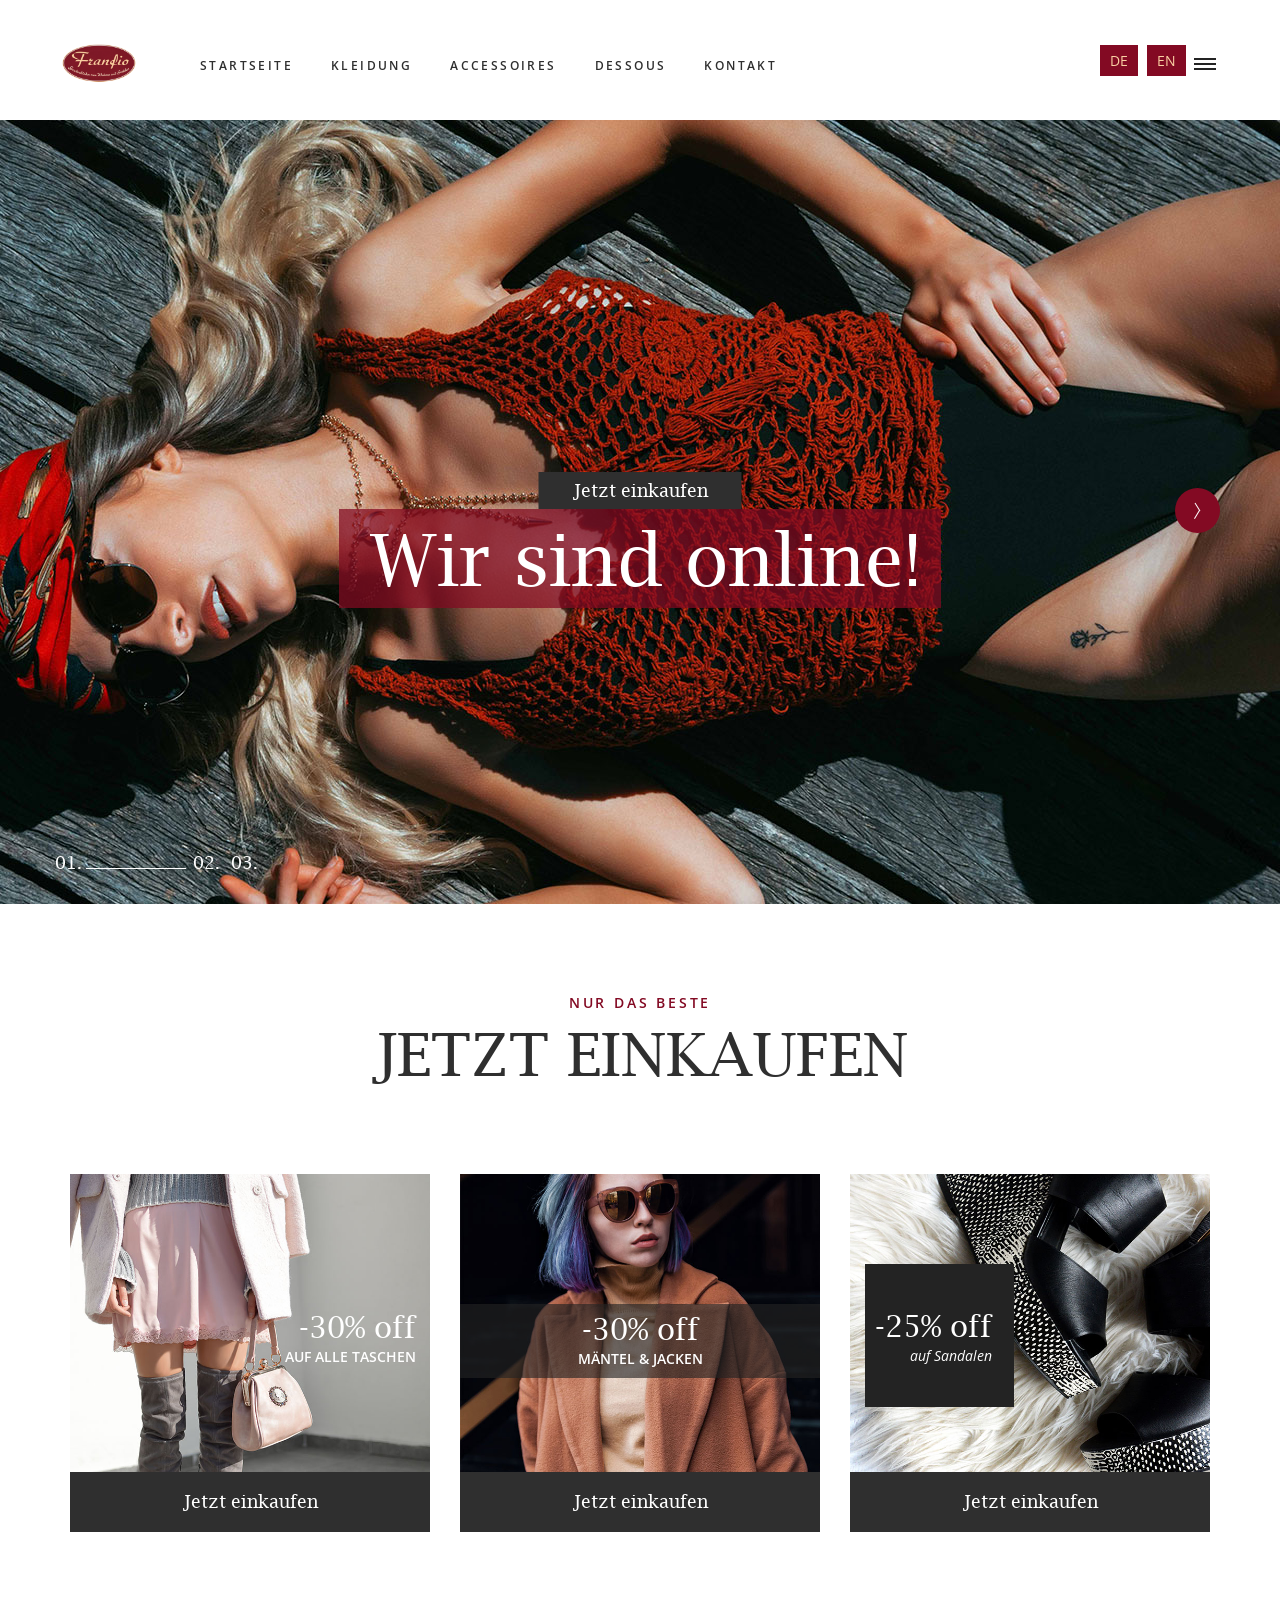
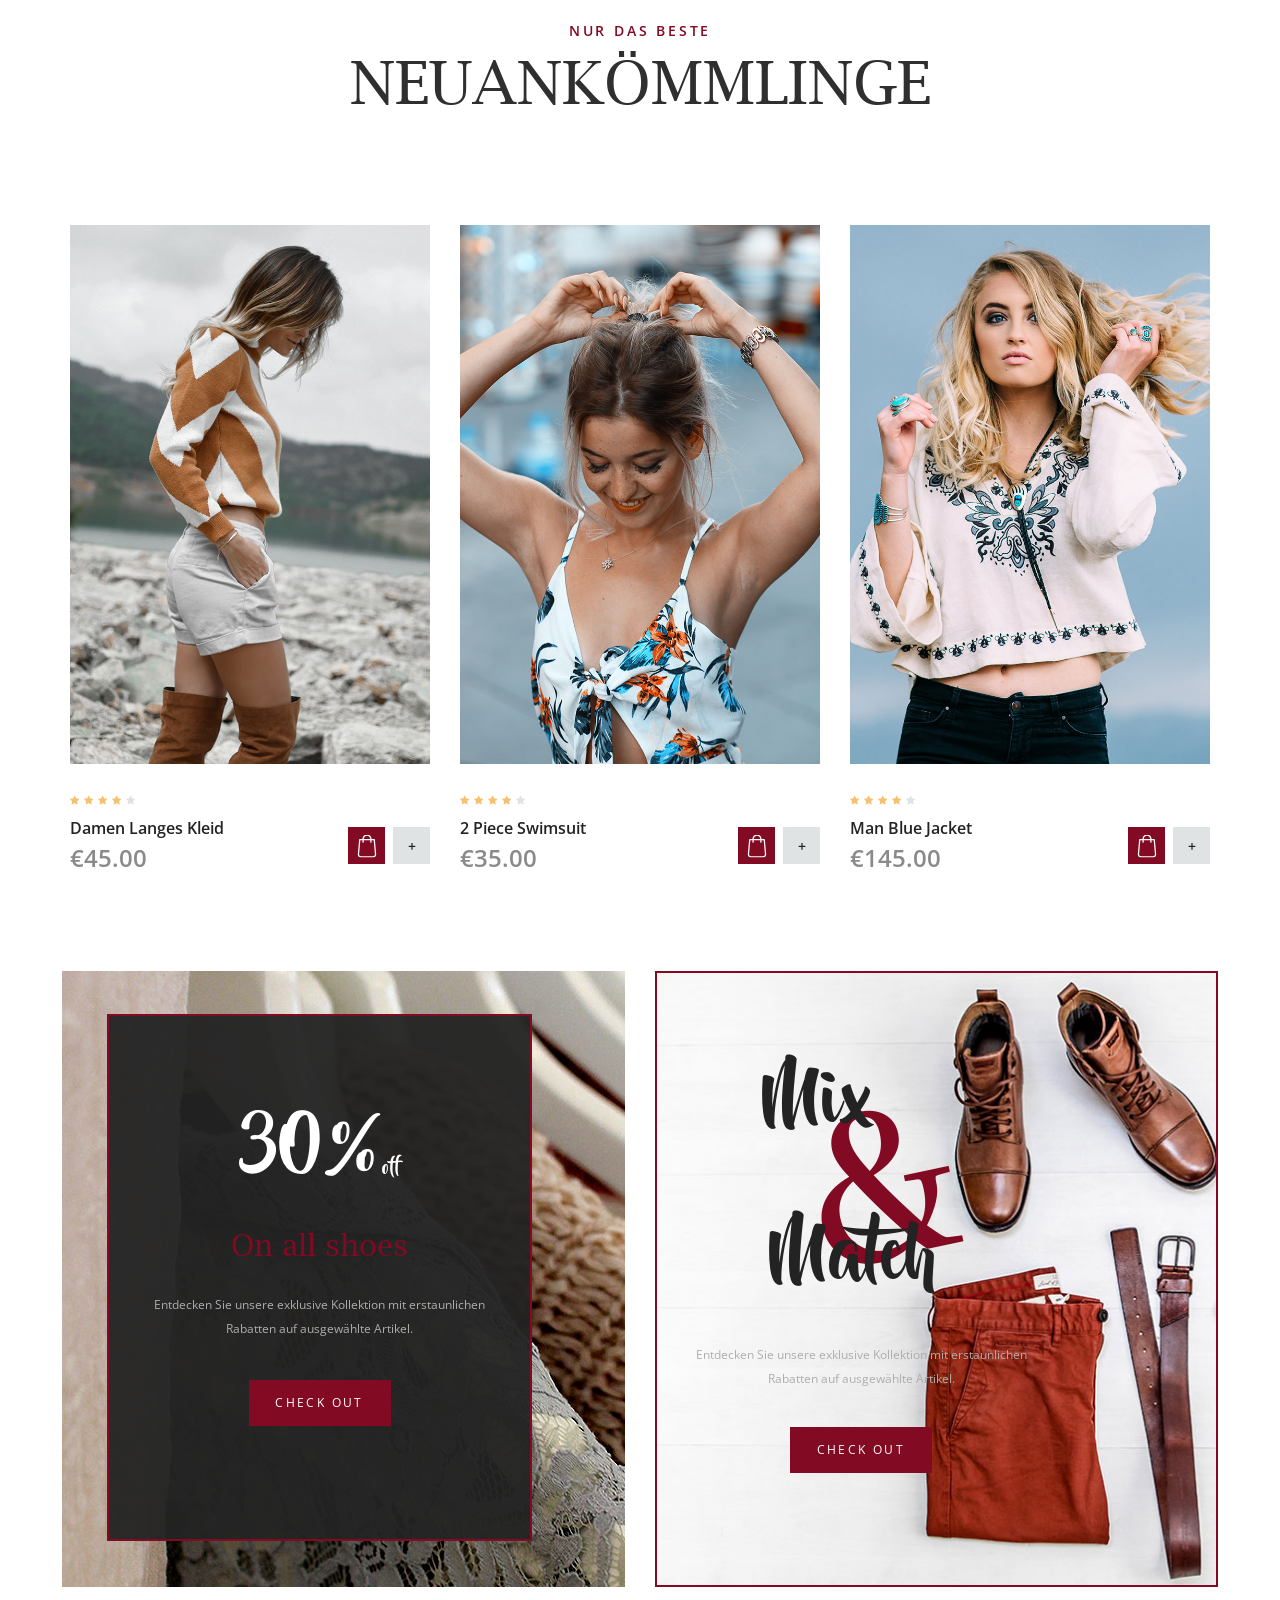
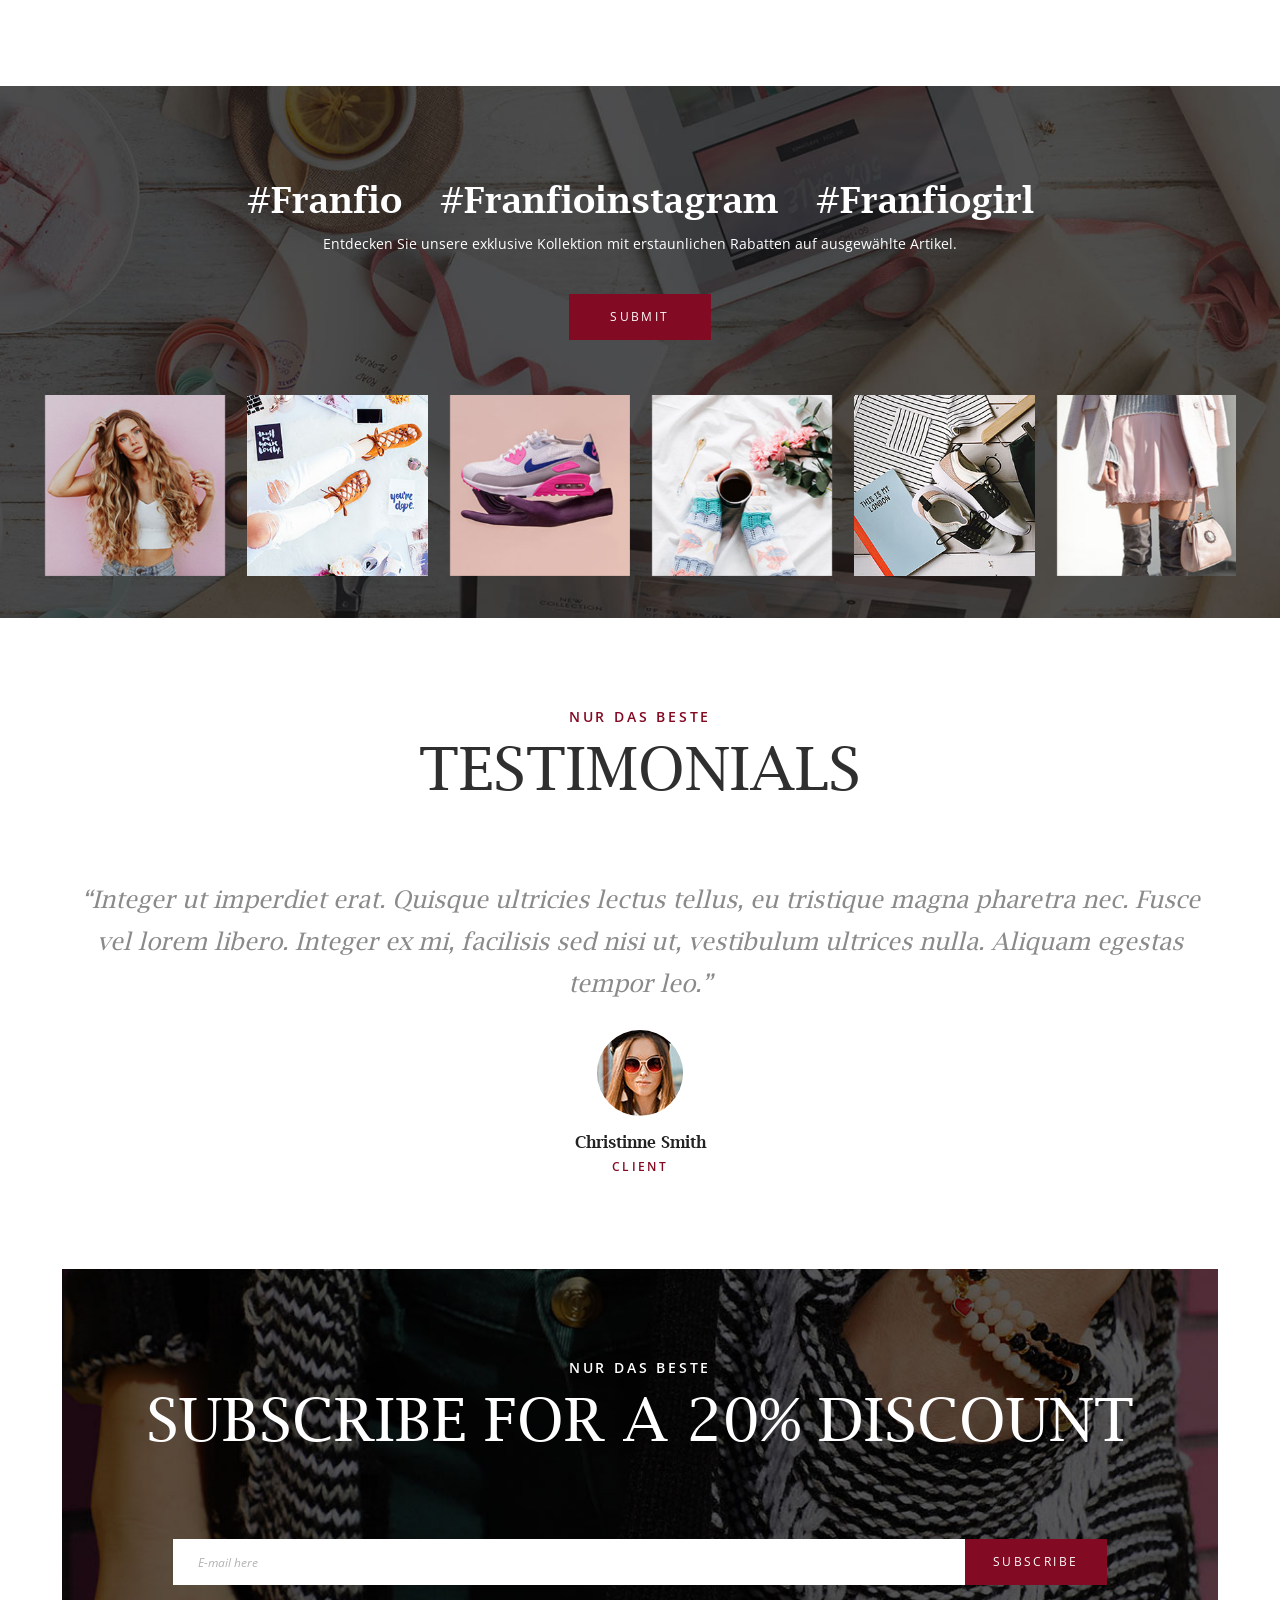
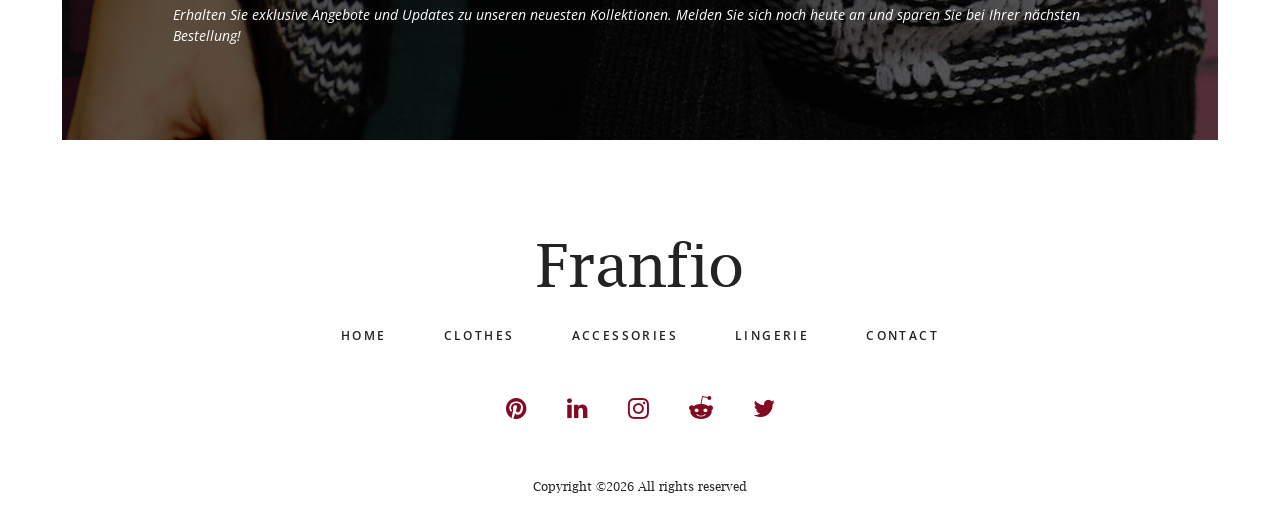
==== commit afd05776: "newp" ====
--- a/index.html
+++ b/index.html
@@ -1,5 +1,5 @@
 <!DOCTYPE html>
-<html lang="en">
+<html lang="de">
 <head>
 <title>Franfio</title>
 <meta charset="utf-8">
@@ -19,6 +19,7 @@
 </head>
 <body>
 
+	<!-- default german lanaguage -->
 <div class="super_container">
 	
 	<!-- Header -->
@@ -26,19 +27,21 @@
 	<header class="header">
 		<div class="header_inner d-flex flex-row align-items-center justify-content-start">
 			<div class="logo"><a href="#">
-				<img src="images/logome.jpeg" alt="" style="width: 120px;">
+				<img src="images/1.png" alt="" style="width: 80px;">
 			</a></div>
 			<nav class="main_nav">
 				<ul>
-					<li><a href="index.html">home</a></li>
-					<li><a href="categories.html">clothes</a></li>
-					<li><a href="categories.html">accessories</a></li>
-					<li><a href="categories.html">lingerie</a></li>
-					<li><a href="contact.html">contact</a></li>
+					<li><a href="index.html" data-translate="home">Startseite</a></li>
+					<li><a href="categories.html" data-translate="clothes">Kleidung</a></li>
+					<li><a href="categories.html" data-translate="accessories">Accessoires</a></li>
+					<li><a href="categories.html" data-translate="lingerie">Dessous</a></li>
+					<li><a href="contact.html" data-translate="contact">Kontakt</a></li>
 				</ul>
 			</nav>
-
-
+			<div class="lang-switcher" style="margin-left: auto; margin-right: 30px;">
+				<button onclick="switchLang('de')" style="padding: 5px 10px; cursor: pointer; background: #830a23; color: white; border: none; margin-right: 5px;">DE</button>
+				<button onclick="switchLang('en')" style="padding: 5px 10px; cursor: pointer; background: #830a23; color: white; border: none;">EN</button>
+			</div>
 			<div class="burger_container d-flex flex-column align-items-center justify-content-around menu_mm"><div></div><div></div><div></div></div>
 		</div>
 	</header>
@@ -73,8 +76,8 @@
 					<div class="home_slider_background" style="background-image:url(images/home_slider_1.jpg)"></div>
 					<div class="home_slider_content">
 						<div class="home_slider_content_inner">
-							<div class="home_slider_subtitle">Promo Prices</div>
-							<div class="home_slider_title">We are Open Now</div>
+							<div class="home_slider_subtitle" data-translate="shop now">Jetzt einkaufen</div>
+							<div class="home_slider_title" data-translate="we are online!">Wir sind online!</div>
 						</div>	
 					</div>
 				</div>
@@ -84,8 +87,8 @@
 					<div class="home_slider_background" style="background-image:url(images/home_slider_1.jpg)"></div>
 					<div class="home_slider_content">
 						<div class="home_slider_content_inner">
-							<div class="home_slider_subtitle">Promo Prices</div>
-							<div class="home_slider_title">New Collection</div>
+							<div class="home_slider_subtitle" data-translate="shop now">Jetzt einkaufen</div>
+							<div class="home_slider_title" data-translate="we are online!">Wir sind online!</div>
 						</div>	
 					</div>
 				</div>
@@ -95,12 +98,11 @@
 					<div class="home_slider_background" style="background-image:url(images/home_slider_1.jpg)"></div>
 					<div class="home_slider_content">
 						<div class="home_slider_content_inner">
-							<div class="home_slider_subtitle">Promo Prices</div>
-							<div class="home_slider_title">New Collection</div>
+							<div class="home_slider_subtitle" data-translate="shop now">Jetzt einkaufen</div>
+							<div class="home_slider_title" data-translate="we are online!">Wir sind online!</div>
 						</div>	
 					</div>
 				</div>
-
 			</div>
 			
 			<!-- Home Slider Nav -->
@@ -134,8 +136,8 @@
 			<div class="row">
 				<div class="col">
 					<div class="section_title_container text-center">
-						<div class="section_subtitle">only the best</div>
-						<div class="section_title">promo prices</div>
+						<div class="section_subtitle" data-translate="only the best">Nur das Beste</div>
+						<div class="section_title" data-translate="shop now">Jetzt einkaufen</div>
 					</div>
 				</div>
 			</div>
@@ -148,10 +150,10 @@
 							<img src="images/promo_1.jpg" alt="">
 							<div class="promo_content promo_content_1">
 								<div class="promo_title">-30% off</div>
-								<div class="promo_subtitle">on all bags</div>
-							</div>
-						</div>
-						<div class="promo_link"><a href="#">Shop Now</a></div>
+								<div class="promo_subtitle" data-translate="on all bags">auf alle Taschen</div>
+							</div>
+						</div>
+						<div class="promo_link"><a href="#" data-translate="shop now">Jetzt einkaufen</a></div>
 					</div>
 				</div>
 
@@ -162,10 +164,10 @@
 							<img src="images/promo_2.jpg" alt="">
 							<div class="promo_content promo_content_2">
 								<div class="promo_title">-30% off</div>
-								<div class="promo_subtitle">coats & jackets</div>
-							</div>
-						</div>
-						<div class="promo_link"><a href="#">Shop Now</a></div>
+								<div class="promo_subtitle" data-translate="coats & jackets">Mäntel & Jacken</div>
+							</div>
+						</div>
+						<div class="promo_link"><a href="#" data-translate="shop now">Jetzt einkaufen</a></div>
 					</div>
 				</div>
 
@@ -176,10 +178,10 @@
 							<img src="images/promo_3.jpg" alt="">
 							<div class="promo_content promo_content_3">
 								<div class="promo_title">-25% off</div>
-								<div class="promo_subtitle">on Sandals</div>
-							</div>
-						</div>
-						<div class="promo_link"><a href="#">Shop Now</a></div>
+								<div class="promo_subtitle" data-translate="on sandals">auf Sandalen</div>
+							</div>
+						</div>
+						<div class="promo_link"><a href="#" data-translate="shop now">Jetzt einkaufen</a></div>
 					</div>
 				</div>
 
@@ -194,8 +196,8 @@
 			<div class="row">
 				<div class="col">
 					<div class="section_title_container text-center">
-						<div class="section_subtitle">only the best</div>
-						<div class="section_title">new arrivals</div>
+						<div class="section_subtitle" data-translate="only the best">Nur das Beste</div>
+						<div class="section_title" data-translate="new arrivals">Neuankömmlinge</div>
 					</div>
 				</div>
 			</div>
@@ -216,7 +218,7 @@
 						</div>
 						<div class="product_content clearfix">
 							<div class="product_info">
-								<div class="product_name"><a href="product.html">Woman's Long Dress</a></div>
+								<div class="product_name"><a href="product.html"data-translate="woman's long dress">Damen Langes Kleid</a></div>
 								<div class="product_price">€45.00</div>
 							</div>
 							<div class="product_options">
@@ -291,7 +293,7 @@
 			<div class="extra_1_content d-flex flex-column align-items-center justify-content-center text-center">
 				<div class="extra_1_price">30%<span>off</span></div>
 				<div class="extra_1_title">On all shoes</div>
-				<div class="extra_1_text">*Integer ut imperdiet erat. Quisque ultricies lectus tellus, eu tristique magna pharetra.</div>
+				<div class="extra_1_text"><span data-translate="promo desc">Entdecken Sie unsere exklusive Kollektion mit erstaunlichen Rabatten auf ausgewählte Artikel.</span></div>
 				<div class="button extra_1_button"><a href="checkout.html">check out</a></div>
 			</div>
 		</div>
@@ -303,7 +305,7 @@
 					<div class="extra_2_top">Mix</div>
 					<div class="extra_2_bottom">Match</div>
 				</div>
-				<div class="extra_2_text">*Integer ut imperdiet erat. Quisque ultricies lectus tellus, eu tristique magna pharetra.</div>
+				<div class="extra_2_text"><span data-translate="promo desc">Entdecken Sie unsere exklusive Kollektion mit erstaunlichen Rabatten auf ausgewählte Artikel.</span></div>
 				<div class="button extra_2_button"><a href="checkout.html">check out</a></div>
 			</div>
 		</div>
@@ -323,7 +325,7 @@
 							<li><a href="#">#Franfiogirl</a></li>
 						</ul>
 					</div>
-					<div class="gallery_text text-center">*Integer ut imperdiet erat. Quisque ultricies lectus tellus, eu tristique magna pharetra.</div>
+					<div class="gallery_text text-center"><span data-translate="promo desc">Entdecken Sie unsere exklusive Kollektion mit erstaunlichen Rabatten auf ausgewählte Artikel.</span></div>
 					<div class="button gallery_button"><a href="#">submit</a></div>
 				</div>
 			</div>
@@ -386,7 +388,7 @@
 			<div class="row">
 				<div class="col">
 					<div class="section_title_container text-center">
-						<div class="section_subtitle">only the best</div>
+						<div class="section_subtitle" data-translate="only the best">Nur das Beste</div>
 						<div class="section_title">testimonials</div>
 					</div>
 				</div>
@@ -443,7 +445,7 @@
 				<div class="row">
 					<div class="col">
 						<div class="section_title_container text-center">
-							<div class="section_subtitle">only the best</div>
+							<div class="section_subtitle" data-translate="only the best">Nur das Beste</div>
 							<div class="section_title">subscribe for a 20% discount</div>
 						</div>
 					</div>
@@ -456,7 +458,7 @@
 								<button type="submit" class="newsletter_button">subscribe</button>
 							</form>
 						</div>
-						<div class="newsletter_text">Integer ut imperdiet erat. Quisque ultricies lectus tellus, eu tristique magna pharetra nec. Fusce vel lorem libero. Integer ex mi, facilisis sed nisi ut, vestib ulum ultrices nulla. Aliquam egestas tempor leo.</div>
+						<div class="newsletter_text"><span data-translate="newsletter desc">Erhalten Sie exklusive Angebote und Updates zu unseren neuesten Kollektionen. Melden Sie sich noch heute an und sparen Sie bei Ihrer nächsten Bestellung!</span></div>
 					</div>
 				</div>
 			</div>
@@ -505,6 +507,7 @@
 <script src="plugins/easing/easing.js"></script>
 <script src="plugins/parallax-js-master/parallax.min.js"></script>
 <script src="plugins/colorbox/jquery.colorbox-min.js"></script>
+<script src="js/translations.js"></script>
 <script src="js/custom.js"></script>
 </body>
 </html>
--- a/styles/main_styles.css
+++ b/styles/main_styles.css
@@ -580,13 +580,14 @@
 }
 .home_slider_content_inner
 {
-	background: #830a23;
+	background: #830a22ba;
 	color: #FFFFFF;
 }
 .home_slider_title
 {
 	font-family: 'Lucida', serif;
 	font-size: 72px;
+	
 	color: #FFFFFF;
 	height: 99px;
 	line-height: 99px;
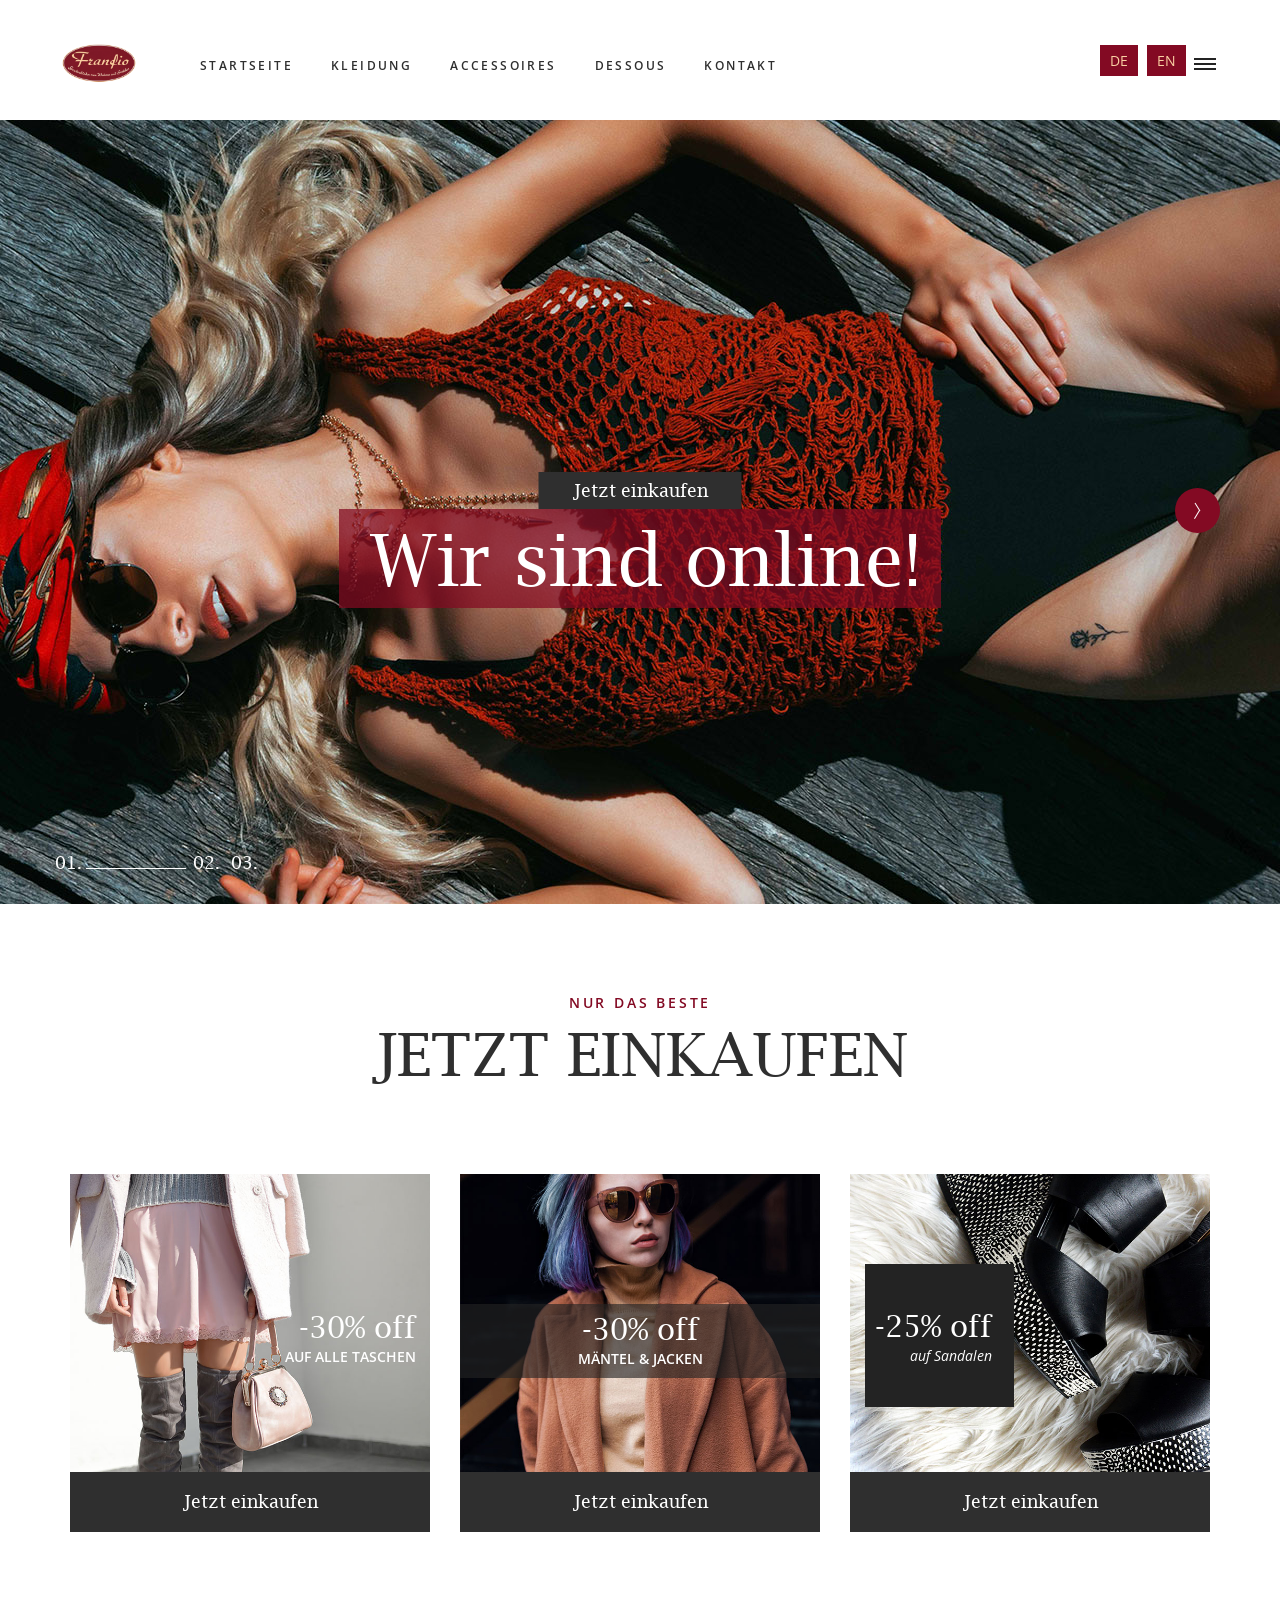
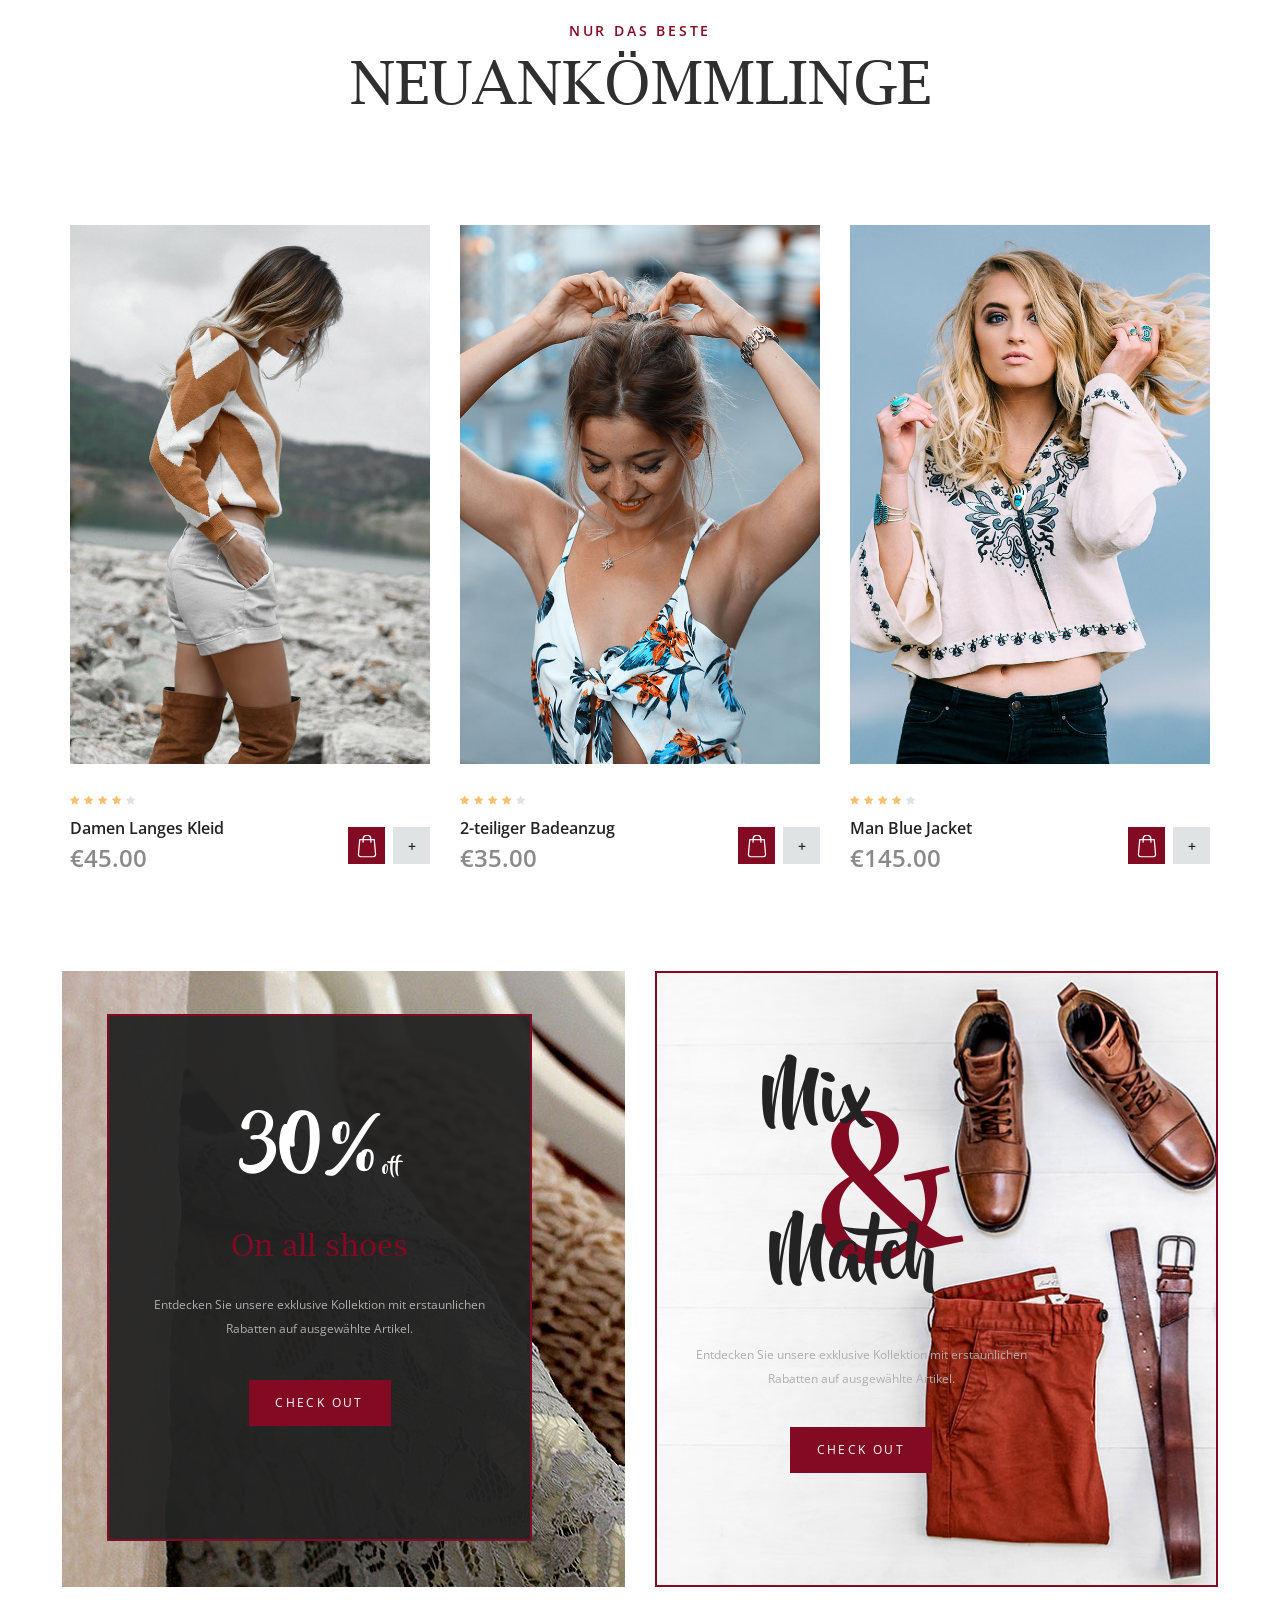
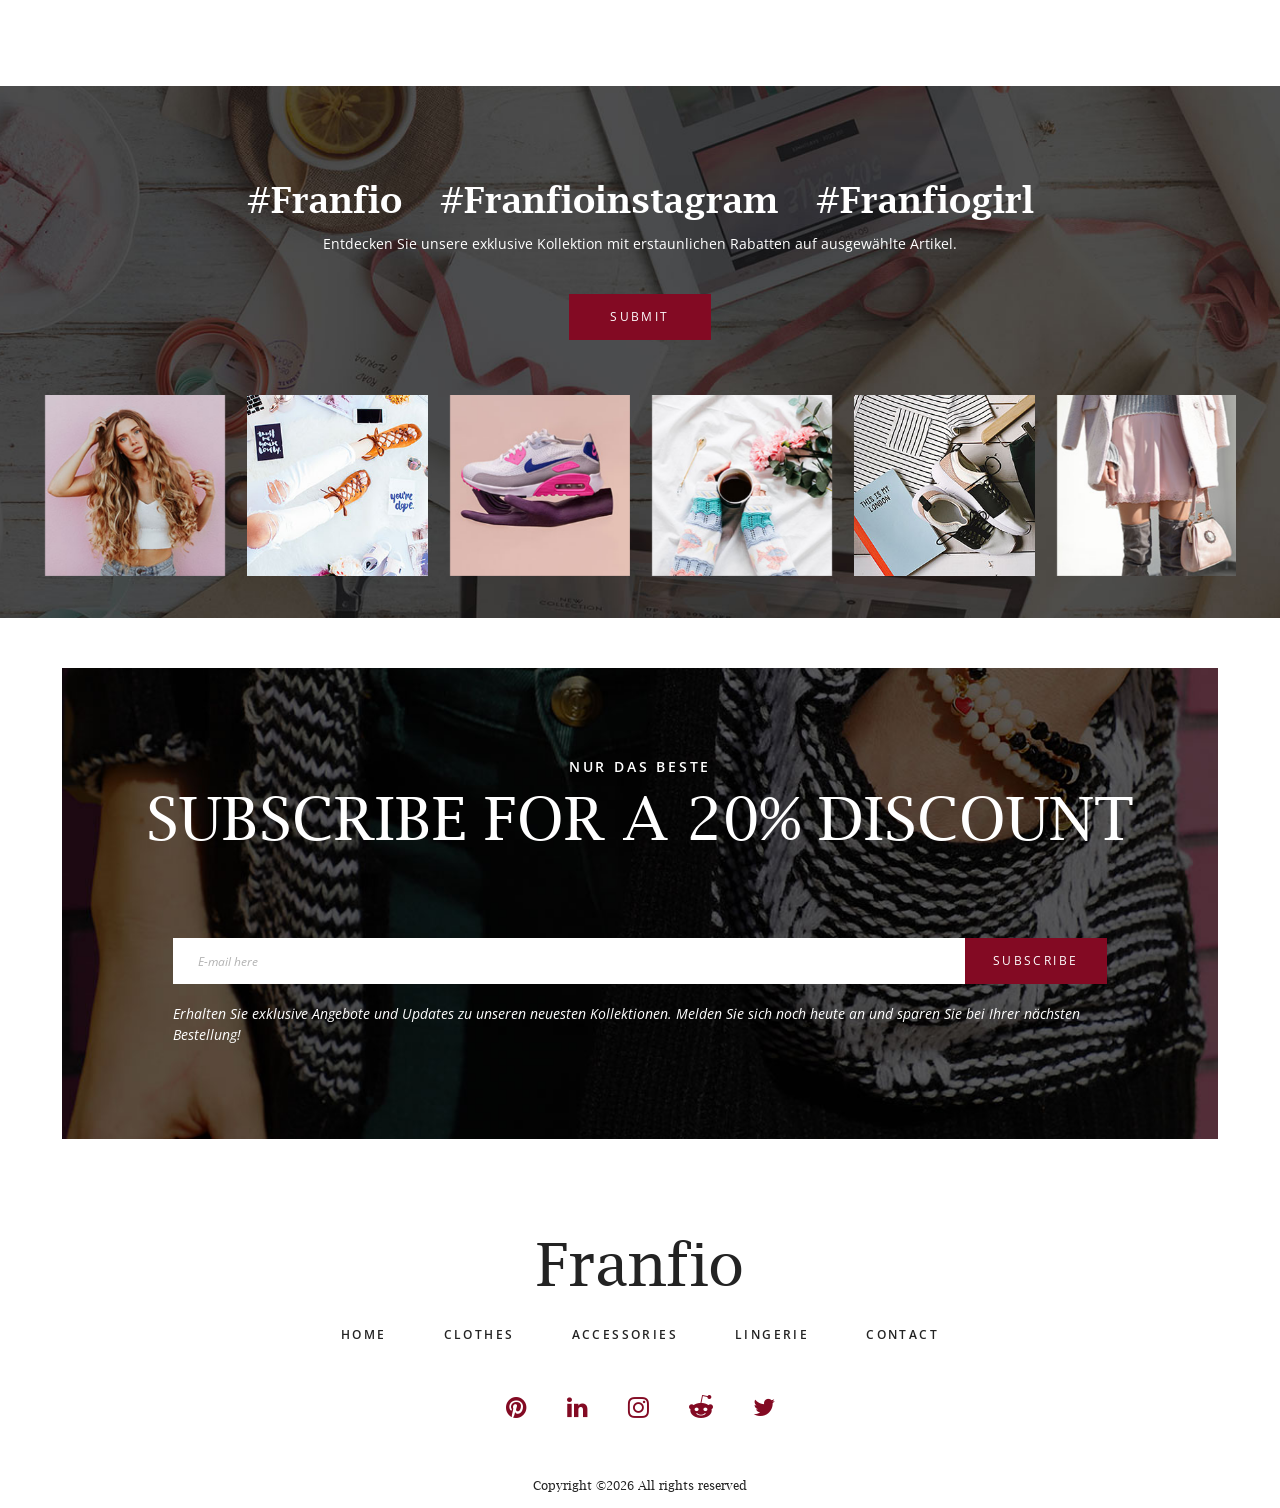
==== commit 2174af02: "newp" ====
--- a/index.html
+++ b/index.html
@@ -244,7 +244,7 @@
 						</div>
 						<div class="product_content clearfix">
 							<div class="product_info">
-								<div class="product_name"><a href="product.html">2 Piece Swimsuit</a></div>
+								<div class="product_name"><a href="product.html"data-translate="2 piece swimsuit">2-teiliger Badeanzug</a></div>
 								<div class="product_price">€35.00</div>
 							</div>
 							<div class="product_options">
@@ -381,64 +381,9 @@
 		</div>	
 	</div>
 
-	<!-- Testimonials -->
-
-	<div class="testimonials">
-		<div class="container">
-			<div class="row">
-				<div class="col">
-					<div class="section_title_container text-center">
-						<div class="section_subtitle" data-translate="only the best">Nur das Beste</div>
-						<div class="section_title">testimonials</div>
-					</div>
-				</div>
-			</div>
-			<div class="row test_slider_container">
-				<div class="col">
-
-					<!-- Testimonials Slider -->
-					<div class="owl-carousel owl-theme test_slider text-center">
-
-						<!-- Testimonial Item -->
-						<div class="owl-item">
-							<div class="test_text">“Integer ut imperdiet erat. Quisque ultricies lectus tellus, eu tristique magna pharetra nec. Fusce vel lorem libero. Integer ex mi, facilisis sed nisi ut, vestibulum ultrices nulla. Aliquam egestas tempor leo.”</div>
-							<div class="test_content">
-								<div class="test_image"><img src="images/testimonials.jpg" alt=""></div>
-								<div class="test_name">Christinne Smith</div>
-								<div class="test_title">client</div>
-							</div>
-						</div>
-
-						<!-- Testimonial Item -->
-						<div class="owl-item">
-							<div class="test_text">“Integer ut imperdiet erat. Quisque ultricies lectus tellus, eu tristique magna pharetra nec. Fusce vel lorem libero. Integer ex mi, facilisis sed nisi ut, vestibulum ultrices nulla. Aliquam egestas tempor leo.”</div>
-							<div class="test_content">
-								<div class="test_image"><img src="images/testimonials.jpg" alt=""></div>
-								<div class="test_name">Christinne Smith</div>
-								<div class="test_title">client</div>
-							</div>
-						</div>
-
-						<!-- Testimonial Item -->
-						<div class="owl-item">
-							<div class="test_text">“Integer ut imperdiet erat. Quisque ultricies lectus tellus, eu tristique magna pharetra nec. Fusce vel lorem libero. Integer ex mi, facilisis sed nisi ut, vestibulum ultrices nulla. Aliquam egestas tempor leo.”</div>
-							<div class="test_content">
-								<div class="test_image"><img src="images/testimonials.jpg" alt=""></div>
-								<div class="test_name">Christinne Smith</div>
-								<div class="test_title">client</div>
-							</div>
-						</div>
-
-					</div>
-
-				</div>
-			</div>
-		</div>
-	</div>
-
 	<!-- Newsletter -->
 
-	<div class="newsletter">
+	<div class="newsletter" style="margin-top: 50px;">
 		<div class="newsletter_content">
 			<div class="newsletter_image" style="background-image:url(images/newsletter.jpg)"></div>
 			<div class="container">
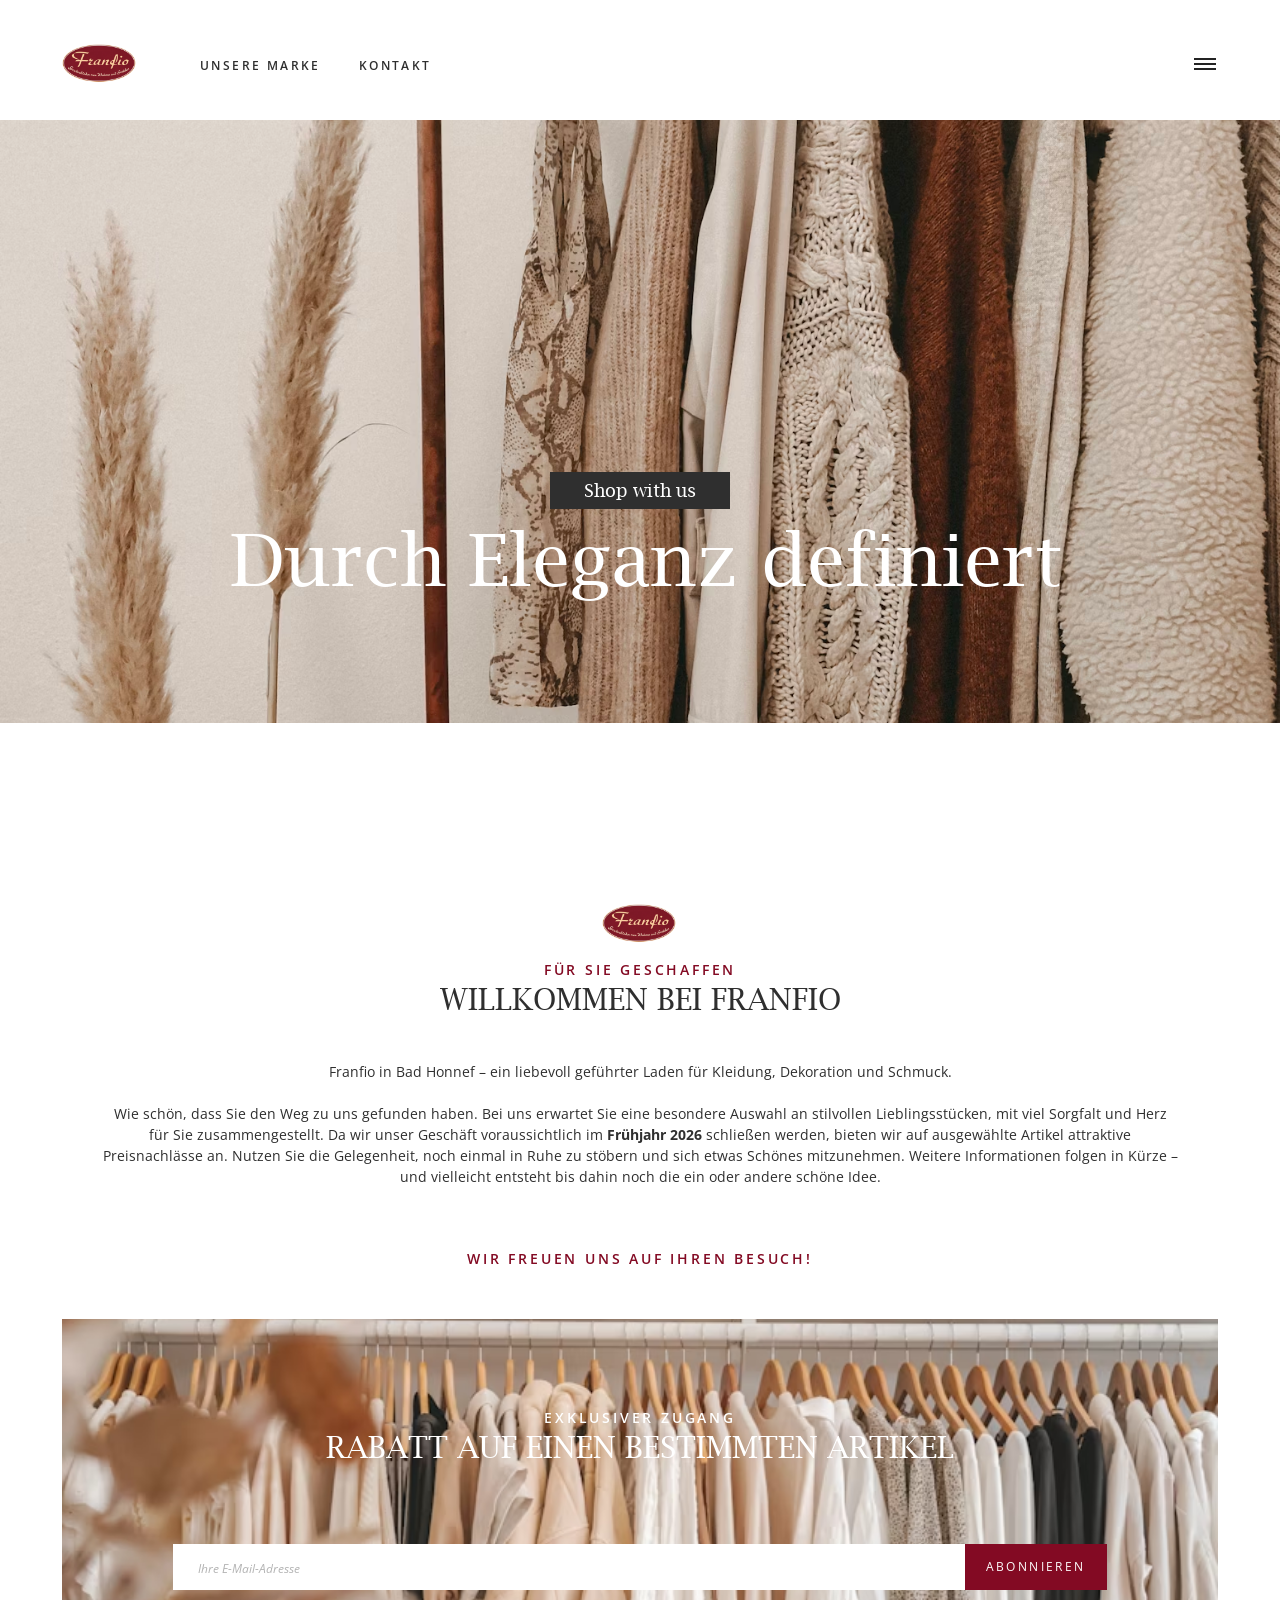
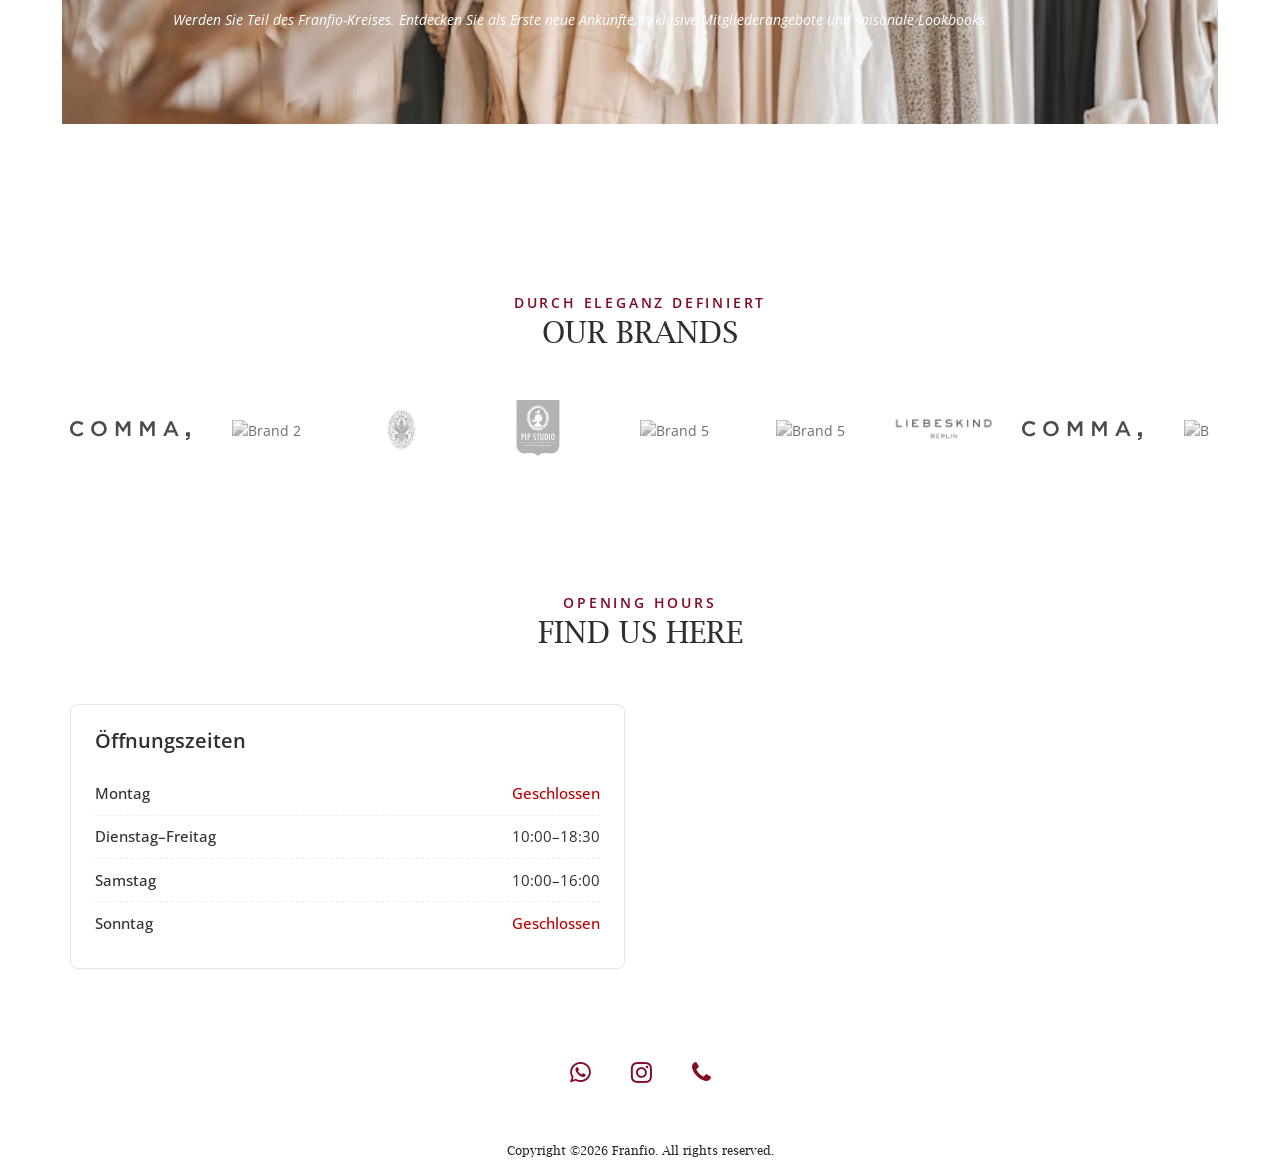
==== commit 31dd0da1: "newpush" ====
--- a/index.html
+++ b/index.html
@@ -4,7 +4,7 @@
 <title>Franfio</title>
 <meta charset="utf-8">
 <meta http-equiv="X-UA-Compatible" content="IE=edge">
-<meta name="description" content="Official website for Franfio">
+<meta name="description" content="Official website for Franfio — curated women's fashion, accessories &amp; lingerie.">
 <meta name="viewport" content="width=device-width, initial-scale=1">
 <link rel="icon" type="image/jpeg" href="images/logome.jpeg">
 <meta property="og:image" content="images/logome.jpeg">
@@ -19,45 +19,37 @@
 </head>
 <body>
 
-	<!-- default german lanaguage -->
 <div class="super_container">
-	
+
 	<!-- Header -->
 
 	<header class="header">
 		<div class="header_inner d-flex flex-row align-items-center justify-content-start">
-			<div class="logo"><a href="#">
-				<img src="images/1.png" alt="" style="width: 80px;">
+			<div class="logo"><a href="index.html">
+				<img src="images/1.png" alt="Franfio" style="width: 80px;">
 			</a></div>
 			<nav class="main_nav">
 				<ul>
-					<li><a href="index.html" data-translate="home">Startseite</a></li>
-					<li><a href="categories.html" data-translate="clothes">Kleidung</a></li>
-					<li><a href="categories.html" data-translate="accessories">Accessoires</a></li>
-					<li><a href="categories.html" data-translate="lingerie">Dessous</a></li>
-					<li><a href="contact.html" data-translate="contact">Kontakt</a></li>
+					<li><a href="#" data-translate="our brand">Our Brand</a></li>
+					<li><a href="#" data-translate="contact">Contact</a></li>
 				</ul>
 			</nav>
-			<div class="lang-switcher" style="margin-left: auto; margin-right: 30px;">
+			<!-- <div class="lang-switcher" style="margin-left: auto; margin-right: 30px;">
 				<button onclick="switchLang('de')" style="padding: 5px 10px; cursor: pointer; background: #830a23; color: white; border: none; margin-right: 5px;">DE</button>
 				<button onclick="switchLang('en')" style="padding: 5px 10px; cursor: pointer; background: #830a23; color: white; border: none;">EN</button>
-			</div>
+			</div> -->
 			<div class="burger_container d-flex flex-column align-items-center justify-content-around menu_mm"><div></div><div></div><div></div></div>
 		</div>
 	</header>
 
 	<!-- Menu -->
-
 	<div class="menu d-flex flex-column align-items-end justify-content-start text-right menu_mm trans_400">
 		<div class="menu_close_container"><div class="menu_close"><div></div><div></div></div></div>
-		<div class="logo menu_mm"><a href="#">Franfio</a></div>
+		<div class="logo menu_mm"><a href="index.html">Franfio</a></div>
 		<nav class="menu_nav">
 			<ul class="menu_mm">
-				<li class="menu_mm"><a href="#">home</a></li>
-				<li class="menu_mm"><a href="#">clothes</a></li>
-				<li class="menu_mm"><a href="#">accessories</a></li>
-				<li class="menu_mm"><a href="#">lingerie</a></li>
-				<li class="menu_mm"><a href="#">contact</a></li>
+				<li class="menu_mm"><a href="#" data-translate="Our Brand">Our Brand</a></li>
+				<li class="menu_mm"><a href="#" data-translate="contact">Kontakt</a></li>
 			</ul>
 		</nav>
 	</div>
@@ -65,333 +57,105 @@
 	<!-- Home -->
 
 	<div class="home">
-		
+
 		<!-- Home Slider -->
 
 		<div class="home_slider_container">
 			<div class="owl-carousel owl-theme home_slider">
-				
-				<!-- Home Slider Item -->
+
+				<!-- Home Slider Item 1 -->
 				<div class="owl-item">
-					<div class="home_slider_background" style="background-image:url(images/home_slider_1.jpg)"></div>
+					<div class="home_slider_background" style="background-image:url(images/photo-1558769132-cb1aea458c5e.avif)"></div> 
 					<div class="home_slider_content">
 						<div class="home_slider_content_inner">
-							<div class="home_slider_subtitle" data-translate="shop now">Jetzt einkaufen</div>
-							<div class="home_slider_title" data-translate="we are online!">Wir sind online!</div>
-						</div>	
-					</div>
-				</div>
-
-				<!-- Home Slider Item -->
-				<div class="owl-item">
-					<div class="home_slider_background" style="background-image:url(images/home_slider_1.jpg)"></div>
-					<div class="home_slider_content">
-						<div class="home_slider_content_inner">
-							<div class="home_slider_subtitle" data-translate="shop now">Jetzt einkaufen</div>
-							<div class="home_slider_title" data-translate="we are online!">Wir sind online!</div>
-						</div>	
-					</div>
-				</div>
-
-				<!-- Home Slider Item -->
-				<div class="owl-item">
-					<div class="home_slider_background" style="background-image:url(images/home_slider_1.jpg)"></div>
-					<div class="home_slider_content">
-						<div class="home_slider_content_inner">
-							<div class="home_slider_subtitle" data-translate="shop now">Jetzt einkaufen</div>
-							<div class="home_slider_title" data-translate="we are online!">Wir sind online!</div>
-						</div>	
-					</div>
-				</div>
-			</div>
-			
-			<!-- Home Slider Nav -->
-
-			<div class="home_slider_next d-flex flex-column align-items-center justify-content-center"><img src="images/arrow_r.png" alt=""></div>
-
-			<!-- Home Slider Dots -->
-
-			<div class="home_slider_dots_container">
-				<div class="container">
-					<div class="row">
-						<div class="col">
-							<div class="home_slider_dots">
-								<ul id="home_slider_custom_dots" class="home_slider_custom_dots">
-									<li class="home_slider_custom_dot active">01.<div></div></li>
-									<li class="home_slider_custom_dot">02.<div></div></li>
-									<li class="home_slider_custom_dot">03.<div></div></li>
-								</ul>
-							</div>
+							<div class="home_slider_title" data-translate="defined by elegance">Durch Eleganz definiert</div>
+							<div class="home_slider_subtitle" data-translate="Shop with us">Shop with us</div>
 						</div>
 					</div>
-				</div>		
-			</div>
-		</div>
-	</div>
-
+				</div>
+
+			</div>
+		
+		</div>
+	</div>
 	<!-- Promo -->
 
-	<div class="promo">
+
+	<div class="prom">
 		<div class="container">
 			<div class="row">
 				<div class="col">
 					<div class="section_title_container text-center">
-						<div class="section_subtitle" data-translate="only the best">Nur das Beste</div>
-						<div class="section_title" data-translate="shop now">Jetzt einkaufen</div>
-					</div>
-				</div>
-			</div>
-			<div class="row promo_container">
-
-				<!-- Promo Item -->
-				<div class="col-lg-4 promo_col">
-					<div class="promo_item">
-						<div class="promo_image">
-							<img src="images/promo_1.jpg" alt="">
-							<div class="promo_content promo_content_1">
-								<div class="promo_title">-30% off</div>
-								<div class="promo_subtitle" data-translate="on all bags">auf alle Taschen</div>
-							</div>
-						</div>
-						<div class="promo_link"><a href="#" data-translate="shop now">Jetzt einkaufen</a></div>
-					</div>
-				</div>
-
-				<!-- Promo Item -->
-				<div class="col-lg-4 promo_col">
-					<div class="promo_item">
-						<div class="promo_image">
-							<img src="images/promo_2.jpg" alt="">
-							<div class="promo_content promo_content_2">
-								<div class="promo_title">-30% off</div>
-								<div class="promo_subtitle" data-translate="coats & jackets">Mäntel & Jacken</div>
-							</div>
-						</div>
-						<div class="promo_link"><a href="#" data-translate="shop now">Jetzt einkaufen</a></div>
-					</div>
-				</div>
-
-				<!-- Promo Item -->
-				<div class="col-lg-4 promo_col">
-					<div class="promo_item">
-						<div class="promo_image">
-							<img src="images/promo_3.jpg" alt="">
-							<div class="promo_content promo_content_3">
-								<div class="promo_title">-25% off</div>
-								<div class="promo_subtitle" data-translate="on sandals">auf Sandalen</div>
-							</div>
-						</div>
-						<div class="promo_link"><a href="#" data-translate="shop now">Jetzt einkaufen</a></div>
-					</div>
-				</div>
-
-			</div>
-		</div>
-	</div>
-
-	<!-- New Arrivals -->
-
-	<div class="arrivals">
-		<div class="container">
-			<div class="row">
-				<div class="col">
-					<div class="section_title_container text-center">
-						<div class="section_subtitle" data-translate="only the best">Nur das Beste</div>
-						<div class="section_title" data-translate="new arrivals">Neuankömmlinge</div>
-					</div>
-				</div>
-			</div>
-			<div class="row products_container">
-
-				<!-- Product -->
-				<div class="col-lg-4 product_col">
-					<div class="product">
-						<div class="product_image">
-							<img src="images/product_1.jpg" alt="">
-						</div>
-						<div class="rating rating_4">
-							<i class="fa fa-star"></i>
-							<i class="fa fa-star"></i>
-							<i class="fa fa-star"></i>
-							<i class="fa fa-star"></i>
-							<i class="fa fa-star"></i>
-						</div>
-						<div class="product_content clearfix">
-							<div class="product_info">
-								<div class="product_name"><a href="product.html"data-translate="woman's long dress">Damen Langes Kleid</a></div>
-								<div class="product_price">€45.00</div>
-							</div>
-							<div class="product_options">
-								<div class="product_buy product_option"><img src="images/shopping-bag-white.svg" alt=""></div>
-								<div class="product_fav product_option">+</div>
-							</div>
-						</div>
-					</div>
-				</div>
-
-				<!-- Product -->
-				<div class="col-lg-4 product_col">
-					<div class="product">
-						<div class="product_image">
-							<img src="images/product_2.jpg" alt="">
-						</div>
-						<div class="rating rating_4">
-							<i class="fa fa-star"></i>
-							<i class="fa fa-star"></i>
-							<i class="fa fa-star"></i>
-							<i class="fa fa-star"></i>
-							<i class="fa fa-star"></i>
-						</div>
-						<div class="product_content clearfix">
-							<div class="product_info">
-								<div class="product_name"><a href="product.html"data-translate="2 piece swimsuit">2-teiliger Badeanzug</a></div>
-								<div class="product_price">€35.00</div>
-							</div>
-							<div class="product_options">
-								<div class="product_buy product_option"><img src="images/shopping-bag-white.svg" alt=""></div>
-								<div class="product_fav product_option">+</div>
-							</div>
-						</div>
-					</div>
-				</div>
-
-				<!-- Product -->
-				<div class="col-lg-4 product_col">
-					<div class="product">
-						<div class="product_image">
-							<img src="images/product_3.jpg" alt="">
-						</div>
-						<div class="rating rating_4">
-							<i class="fa fa-star"></i>
-							<i class="fa fa-star"></i>
-							<i class="fa fa-star"></i>
-							<i class="fa fa-star"></i>
-							<i class="fa fa-star"></i>
-						</div>
-						<div class="product_content clearfix">
-							<div class="product_info">
-								<div class="product_name"><a href="product.html">Man Blue Jacket</a></div>
-								<div class="product_price">€145.00</div>
-							</div>
-							<div class="product_options">
-								<div class="product_buy product_option"><img src="images/shopping-bag-white.svg" alt=""></div>
-								<div class="product_fav product_option">+</div>
-							</div>
-						</div>
-					</div>
-				</div>
-
+						<img src="images/1.png" class="mb-3" alt="Franfio" style="width: 80px;">
+						<div class="section_subtitle" data-translate="crafted for you">Für Sie geschaffen</div>
+						<div class="section_title" data-translate="Welcome to Franfio">Willkommen bei Franfio</div>
+
+						<div class="section_subtitlex align-left" >Franfio in Bad Honnef – ein liebevoll geführter Laden für Kleidung, Dekoration und Schmuck.<br> <br> 
+
+						Wie schön, dass Sie den Weg zu uns gefunden haben.
+						Bei uns erwartet Sie eine besondere Auswahl an stilvollen Lieblingsstücken, mit viel Sorgfalt und Herz für Sie zusammengestellt.
+
+						Da wir unser Geschäft voraussichtlich im <strong>Frühjahr 2026</strong> schließen werden, bieten wir auf ausgewählte Artikel attraktive Preisnachlässe an. Nutzen Sie die Gelegenheit, noch einmal in Ruhe zu stöbern und sich etwas Schönes mitzunehmen. 
+
+						Weitere Informationen folgen in Kürze – und vielleicht entsteht bis dahin noch die ein oder andere schöne Idee. 
+
+						<br><br></div>
+						<div class="section_subtitle" data-translate="Wir freuen uns auf Ihren Besuch!">Wir freuen uns auf Ihren Besuch!</div>
+
+
+					</div>
+				</div>
 			</div>
 		</div>
 	</div>
 
 	<!-- Extra -->
-
-	<div class="extra clearfix">
+	<!-- <div class="extra clearfix mt-5">
 		<div class="extra_promo extra_promo_1">
 			<div class="extra_promo_image" style="background-image:url(images/extra_1.jpg)"></div>
 			<div class="extra_1_content d-flex flex-column align-items-center justify-content-center text-center">
 				<div class="extra_1_price">30%<span>off</span></div>
-				<div class="extra_1_title">On all shoes</div>
-				<div class="extra_1_text"><span data-translate="promo desc">Entdecken Sie unsere exklusive Kollektion mit erstaunlichen Rabatten auf ausgewählte Artikel.</span></div>
-				<div class="button extra_1_button"><a href="checkout.html">check out</a></div>
+				<div class="extra_1_title" data-translate="signature footwear">Signature Footwear</div>
+				<div class="extra_1_text"><span data-translate="extra promo 1 desc">Treten Sie ein in Luxus. Unsere Schuhkollektion verbindet handwerkliche Qualität mit modernen Silhouetten — für Frauen, die mit Bestimmtheit auftreten.</span></div>
+				<div class="button extra_1_button"><a href="categories.html" data-translate="shop now btn">Jetzt shoppen</a></div>
 			</div>
 		</div>
 		<div class="extra_promo extra_promo_2">
 			<div class="extra_promo_image" style="background-image:url(images/extra_2.jpg)"></div>
 			<div class="extra_2_content d-flex flex-column align-items-center justify-content-center text-center">
-				<div class="extra_2_title">
-					<div class="extra_2_center">&</div>
-					<div class="extra_2_top">Mix</div>
-					<div class="extra_2_bottom">Match</div>
-				</div>
-				<div class="extra_2_text"><span data-translate="promo desc">Entdecken Sie unsere exklusive Kollektion mit erstaunlichen Rabatten auf ausgewählte Artikel.</span></div>
-				<div class="button extra_2_button"><a href="checkout.html">check out</a></div>
-			</div>
-		</div>
-	</div>
-
+			</div>
+		</div>
+	</div> -->
 	<!-- Gallery -->
 
-	<div class="gallery">
+	<!-- <div class="gallery">
 		<div class="gallery_image" style="background-image:url(images/gallery.jpg)"></div>
 		<div class="container">
 			<div class="row">
 				<div class="col">
 					<div class="gallery_title text-center">
 						<ul>
-							<li><a href="#">#Franfio</a></li>
-							<li><a href="#">#Franfioinstagram</a></li>
-							<li><a href="#">#Franfiogirl</a></li>
+							<li><a href="categories.html" data-translate="the franfio edit">The Franfio Edit</a></li>
 						</ul>
 					</div>
-					<div class="gallery_text text-center"><span data-translate="promo desc">Entdecken Sie unsere exklusive Kollektion mit erstaunlichen Rabatten auf ausgewählte Artikel.</span></div>
-					<div class="button gallery_button"><a href="#">submit</a></div>
-				</div>
-			</div>
-		</div>	
-		<div class="gallery_slider_container">
-			
-			<!-- Gallery Slider -->
-			<div class="owl-carousel owl-theme gallery_slider">
-				
-				<!-- Gallery Item -->
-				<div class="owl-item gallery_item">
-					<a class="colorbox" href="images/gallery_1.jpg">
-						<img src="images/gallery_1.jpg" alt="">
-					</a>
-				</div>
-
-				<!-- Gallery Item -->
-				<div class="owl-item gallery_item">
-					<a class="colorbox" href="images/gallery_2.jpg">
-						<img src="images/gallery_2.jpg" alt="">
-					</a>
-				</div>
-
-				<!-- Gallery Item -->
-				<div class="owl-item gallery_item">
-					<a class="colorbox" href="images/gallery_3.jpg">
-						<img src="images/gallery_3.jpg" alt="">
-					</a>
-				</div>
-
-				<!-- Gallery Item -->
-				<div class="owl-item gallery_item">
-					<a class="colorbox" href="images/gallery_4.jpg">
-						<img src="images/gallery_4.jpg" alt="">
-					</a>
-				</div>
-
-				<!-- Gallery Item -->
-				<div class="owl-item gallery_item">
-					<a class="colorbox" href="images/gallery_5.jpg">
-						<img src="images/gallery_5.jpg" alt="">
-					</a>
-				</div>
-
-				<!-- Gallery Item -->
-				<div class="owl-item gallery_item">
-					<a class="colorbox" href="images/gallery_6.jpg">
-						<img src="images/gallery_6.jpg" alt="">
-					</a>
-				</div>
-
-			</div>
-		</div>	
-	</div>
+					<div class="gallery_text text-center"><span data-translate="gallery desc">Eine kuratierte Auswahl unserer beliebtesten Stücke — gestylt für jede Frau, jeden Anlass.</span></div>
+					<div class="button gallery_button"><a href="categories.html" data-translate="explore now">Jetzt entdecken</a></div>
+				</div>
+			</div>
+		</div>
+	</div> -->
 
 	<!-- Newsletter -->
 
 	<div class="newsletter" style="margin-top: 50px;">
 		<div class="newsletter_content">
-			<div class="newsletter_image" style="background-image:url(images/newsletter.jpg)"></div>
+			<div class="newsletter_image" style="background-image:url(images/premium_photo-1664202526535-c01e4b0c42b7.avif)"></div>
 			<div class="container">
 				<div class="row">
 					<div class="col">
 						<div class="section_title_container text-center">
-							<div class="section_subtitle" data-translate="only the best">Nur das Beste</div>
-							<div class="section_title">subscribe for a 20% discount</div>
+							<div class="section_subtitle" data-translate="exclusive access">Exklusiver Zugang</div>
+							<div class="section_title" data-translate="newsletter title">Rabatt auf bestimmten Artikel</div>
 						</div>
 					</div>
 				</div>
@@ -399,11 +163,11 @@
 					<div class="col-lg-10 offset-lg-1">
 						<div class="newsletter_form_container">
 							<form action="#">
-								<input type="email" class="newsletter_input" required="required" placeholder="E-mail here">
-								<button type="submit" class="newsletter_button">subscribe</button>
+								<input type="email" class="newsletter_input" required="required" placeholder="Ihre E-Mail-Adresse" data-translate-placeholder="enter your email">
+								<button type="submit" class="newsletter_button" data-translate="subscribe">Abonnieren</button>
 							</form>
 						</div>
-						<div class="newsletter_text"><span data-translate="newsletter desc">Erhalten Sie exklusive Angebote und Updates zu unseren neuesten Kollektionen. Melden Sie sich noch heute an und sparen Sie bei Ihrer nächsten Bestellung!</span></div>
+						<div class="newsletter_text"><span data-translate="newsletter desc">Werden Sie Teil des Franfio-Kreises. Entdecken Sie als Erste neue Ankünfte, exklusive Mitgliederangebote und saisonale Lookbooks.</span></div>
 					</div>
 				</div>
 			</div>
@@ -416,29 +180,156 @@
 		<div class="container">
 			<div class="row">
 				<div class="col text-center">
-					<div class="footer_logo"><a href="#">Franfio</a></div>
+					<div class="promo">
+		<div class="container">
+			<div class="row">
+				<div class="col">
+					<div class="section_title_container text-center">
+						<div class="section_subtitle" data-translate="Defined by Elegance">Defined by Elegance</div>
+						<div class="section_title" data-translate="Our Brands">Our Brands</div>
+					</div>
+				</div>
+			</div>
+		</div>
+	</div>
+
+					<!-- <div class="footer_logo"><a href="index.html">Our Brand</a></div> -->
 					<nav class="footer_nav">
-						<ul>
-							<li><a href="index.html">home</a></li>
-							<li><a href="categories.html">clothes</a></li>
-							<li><a href="categories.html">accessories</a></li>
-							<li><a href="categories.html">lingerie</a></li>
-							<li><a href="contact.html">contact</a></li>
-						</ul>
-					</nav>
+    <div class="brand-scroll-container">
+        <div class="brand-scroll">
+            <!-- Duplicate the brands twice for seamless infinite scroll -->
+            <div class="brand-item">
+				<svg xmlns="http://www.w3.org/2000/svg" data-name="Ebene 1" viewBox="0 0 612.59 97.38" class="w-20 lg:w-[128px]" data-testid="comma-logo"><path d="M0 39.33v-.21C0 17.61 16.1 0 38.9 0c14.05 0 22.48 4.86 29.72 11.78l-8.54 9.83c-6.16-5.62-12.53-9.29-21.29-9.29-14.27 0-24.85 11.78-24.85 26.58v.22c0 14.8 10.48 26.8 24.96 26.8 9.29 0 15.24-3.67 21.72-9.73l8.54 8.65c-7.89 8.21-16.53 13.4-30.69 13.4C16.32 78.24 0 61.05 0 39.33ZM108.18 39.33v-.21C108.18 17.83 124.61 0 147.84 0s39.44 17.61 39.44 38.9v.22c0 21.29-16.42 39.12-39.66 39.12s-39.44-17.61-39.44-38.9Zm65.17 0v-.21c0-14.7-10.7-26.8-25.72-26.8s-25.5 11.89-25.5 26.58v.22c0 14.69 10.7 26.8 25.72 26.8s25.5-11.89 25.5-26.58ZM233.87 1.3h14.16l23.02 35.77L294.06 1.3h14.16v75.64h-13.29V22.69l-23.88 35.66h-.43l-23.66-35.44v54.03h-13.08V1.3ZM358.16 1.3h14.16l23.02 35.77L418.35 1.3h14.16v75.64h-13.29V22.69l-23.88 35.66h-.43l-23.66-35.44v54.03h-13.08V1.3ZM509.24.76h12.32l33.28 76.18h-14.05l-7.67-18.26h-35.77l-7.78 18.26h-13.62L509.24.76Zm19.02 46.14-13.08-30.26-12.97 30.26h26.04ZM592.69 57.19l-.03 8.84-.03 11.25 11.14.03c-.02 6.22-5.02 11.24-11.17 11.22l-.03 8.84c10.99.03 19.92-8.93 19.96-20.03l.06-20.09-19.9-.06Z"></path></svg>
+            </div>
+            <div class="brand-item">
+                <img src="https://blaumax.com/Blaumax_files/Blaumax-Logo_195x.png" alt="Brand 2">
+            </div>
+            <div class="brand-item">
+                <img src="images/newme.jpg" alt="Brand 3">
+            </div>
+            <div class="brand-item">
+                <img src="images/logo.svg" alt="Brand 4">
+            </div>
+            <div class="brand-item">
+                <img src="https://susicala.com/wp-content/uploads/2025/02/logo-header-susi-cala.png" alt="Brand 5">
+            </div>
+			<div class="brand-item">
+                <img src="https://fredsbruder.de/cdn/shop/files/fredsbruder-overlay-logo.svg?v=1729009172&width=500" alt="Brand 5">
+            </div>
+			<div class="brand-item">
+                <img src="images/Screenshot 2026-03-17 at 22.19.33.png" alt="Brand 6">
+            </div>
+
+			<!-- Duplicate set for seamless loop -->
+             <div class="brand-item">
+				<svg xmlns="http://www.w3.org/2000/svg" data-name="Ebene 1" viewBox="0 0 612.59 97.38" class="w-20 lg:w-[128px]" data-testid="comma-logo"><path d="M0 39.33v-.21C0 17.61 16.1 0 38.9 0c14.05 0 22.48 4.86 29.72 11.78l-8.54 9.83c-6.16-5.62-12.53-9.29-21.29-9.29-14.27 0-24.85 11.78-24.85 26.58v.22c0 14.8 10.48 26.8 24.96 26.8 9.29 0 15.24-3.67 21.72-9.73l8.54 8.65c-7.89 8.21-16.53 13.4-30.69 13.4C16.32 78.24 0 61.05 0 39.33ZM108.18 39.33v-.21C108.18 17.83 124.61 0 147.84 0s39.44 17.61 39.44 38.9v.22c0 21.29-16.42 39.12-39.66 39.12s-39.44-17.61-39.44-38.9Zm65.17 0v-.21c0-14.7-10.7-26.8-25.72-26.8s-25.5 11.89-25.5 26.58v.22c0 14.69 10.7 26.8 25.72 26.8s25.5-11.89 25.5-26.58ZM233.87 1.3h14.16l23.02 35.77L294.06 1.3h14.16v75.64h-13.29V22.69l-23.88 35.66h-.43l-23.66-35.44v54.03h-13.08V1.3ZM358.16 1.3h14.16l23.02 35.77L418.35 1.3h14.16v75.64h-13.29V22.69l-23.88 35.66h-.43l-23.66-35.44v54.03h-13.08V1.3ZM509.24.76h12.32l33.28 76.18h-14.05l-7.67-18.26h-35.77l-7.78 18.26h-13.62L509.24.76Zm19.02 46.14-13.08-30.26-12.97 30.26h26.04ZM592.69 57.19l-.03 8.84-.03 11.25 11.14.03c-.02 6.22-5.02 11.24-11.17 11.22l-.03 8.84c10.99.03 19.92-8.93 19.96-20.03l.06-20.09-19.9-.06Z"></path></svg>
+            </div>
+            <div class="brand-item">
+                <img src="https://blaumax.com/Blaumax_files/Blaumax-Logo_195x.png" alt="Brand 2">
+            </div>
+            <div class="brand-item">
+                <img src="images/newme.jpg" alt="Brand 3">
+            </div>
+            <div class="brand-item">
+                <img src="images/logo.svg" alt="Brand 4">
+            </div>
+            <div class="brand-item">
+                <img src="https://susicala.com/wp-content/uploads/2025/02/logo-header-susi-cala.png" alt="Brand 5">
+            </div>
+			<div class="brand-item">
+                <img src="https://fredsbruder.de/cdn/shop/files/fredsbruder-overlay-logo.svg?v=1729009172&width=500" alt="Brand 5">
+            </div>
+			<div class="brand-item">
+                <img src="images/Screenshot 2026-03-17 at 22.19.33.png" alt="Brand 6">
+            </div>
+
+			
+        </div>
+    </div>
+</nav>
+
+
+    <!-- Google Maps iframe -->
+	 <div class="container" style=" margin-top: 100px;">
+			<div class="row">
+				<div class="col">
+					<div class="section_title_container text-center">
+						<div class="section_subtitle" data-translate="Opening Hours">Opening Hours</div>
+						<div class="section_title" data-translate="Find Us Here">Find Us Here</div>
+					</div>
+				</div>
+			</div>
+		</div>
+    <div class="store-info-continer row " style=" margin-top: 50px;">
+  <!-- Hours Column -->
+  <div class="col-md-6 col-lg-6">
+    <div class="detail-card hours-card">
+      <h3>Öffnungszeiten</h3>
+      <div class="hours-list">
+        <div class="hour-row">
+          <span>Montag</span>
+          <span class="closed">Geschlossen</span>
+        </div>
+        <div class="hour-row">
+          <span>Dienstag–Freitag</span>
+          <span>10:00–18:30</span>
+        </div>
+        <div class="hour-row">
+          <span>Samstag</span>
+          <span>10:00–16:00</span>
+        </div>
+        <div class="hour-row">
+          <span>Sonntag</span>
+          <span class="closed">Geschlossen</span>
+        </div>
+      </div>
+    </div>
+  </div>
+
+  <!-- Map Column -->
+  <div class="col-md-6 col-lg-6">
+    <div class="map-container">
+      <iframe
+        src="https://www.google.com/maps/embed?pb=!1m18!1m12!1m3!1d2518.057678419108!2d7.064789776373!3d50.650256179469!2m3!1f0!2f0!3f0!3m2!1i1024!2i768!4f13.1!3m3!1m2!1s0x0%3A0x0!2zNTDCsDM5JzAyLjciTiA3wrAwMyczOS4zIkU!5e0!3m2!1sen!2sde!4v1645000000000!5m2!1sen!2sde"
+        width="100%"
+        height="300"
+        allowfullscreen
+        loading="lazy"
+        referrerpolicy="no-referrer-when-downgrade">
+      </iframe>
+    </div>
+  </div>
+</div>
+
+
+
+
+
+
+
+
+
+
+
+
+
+
+
+
+
+
+
+
 					<div class="footer_social">
 						<ul>
-							<li><a href="#"><i class="fa fa-pinterest" aria-hidden="true"></i></a></li>
-							<li><a href="#"><i class="fa fa-linkedin" aria-hidden="true"></i></a></li>
-							<li><a href="#"><i class="fa fa-instagram" aria-hidden="true"></i></a></li>
-							<li><a href="#"><i class="fa fa-reddit-alien" aria-hidden="true"></i></a></li>
-							<li><a href="#"><i class="fa fa-twitter" aria-hidden="true"></i></a></li>
+							<!-- <li><a href="#"><i class="fa fa-pinterest" aria-hidden="true"></i></a></li> -->
+							<li><a href=""><i class="fa fa-whatsapp" aria-hidden="true"></i></a></li>
+							<li><a href="https://www.instagram.com/p/B3M_WeCILxA/?img_index=1"><i class="fa fa-instagram" aria-hidden="true"></i></a></li>
+							<li><a href="tel: +4922249719972"><i class="fa fa-phone" aria-hidden="true"></i></a></li>
+							<!-- <li><a href="#"><i class="fa fa-twitter" aria-hidden="true"></i></a></li> -->
 						</ul>
 					</div>
-					<div class="copyright"><!-- Link back to Colorlib can't be removed. Template is licensed under CC BY 3.0. -->
-Copyright &copy;<script>document.write(new Date().getFullYear());</script> All rights reserved 
- <!-- <i class="fa fa-heart-o" aria-hidden="true"></i> by <a href="https://colorlib.com" target="_blank">Colorlib</a> -->
-<!-- Link back to Colorlib can't be removed. Template is licensed under CC BY 3.0. --></div>
+					<div class="copyright">Copyright &copy;<script>document.write(new Date().getFullYear());</script> Franfio. All rights reserved.</div>
 				</div>
 			</div>
 		</div>
@@ -455,4 +346,4 @@
 <script src="js/translations.js"></script>
 <script src="js/custom.js"></script>
 </body>
-</html>+</html>
--- a/styles/main_styles.css
+++ b/styles/main_styles.css
@@ -260,7 +260,7 @@
 .section_title
 {
 	font-family: 'Lucida', serif;
-	font-size: 60px;
+	font-size: 30px;
 	text-transform: uppercase;
 	color: #2f2f2f;
 	margin-top: -4px;
@@ -278,6 +278,49 @@
 	-o-transition: all 200ms ease;
 	transition: all 200ms ease;
 }
+
+
+.instagram
+{
+	width: 142px;
+	height: 46px;
+	margin:auto;
+	background:#FFFFFF;
+	color:  #830a23;
+	text-align: center;
+	-webkit-transition: all 200ms ease;
+	-moz-transition: all 200ms ease;
+	-ms-transition: all 200ms ease;
+	-o-transition: all 200ms ease;
+	transition: all 200ms ease;
+} 
+
+
+.instagram a
+{
+	display: block;
+	font-size: 12px;
+	text-transform: uppercase;
+	color: #830a23;
+	letter-spacing: 0.2em;
+	line-height: 46px;
+	-webkit-transition: all 200ms ease;
+	-moz-transition: all 200ms ease;
+	-ms-transition: all 200ms ease;
+	-o-transition: all 200ms ease;
+	transition: all 200ms ease;
+}
+.instagram:hover
+{
+	background: #e0e3e4;
+}
+.instagram:hover a
+{
+	color: #232323;
+}
+
+
+
 .button a
 {
 	display: block;
@@ -561,7 +604,7 @@
 	top: 0;
 	left: 0;
 	width: 100%;
-	height: 100%;
+	height: 80%;
 	background-repeat: no-repeat;
 	background-size: cover;
 	background-position: center center;
@@ -580,14 +623,13 @@
 }
 .home_slider_content_inner
 {
-	background: #830a22ba;
+	/* background: #830a22ba; */
 	color: #FFFFFF;
 }
 .home_slider_title
 {
 	font-family: 'Lucida', serif;
 	font-size: 72px;
-	
 	color: #FFFFFF;
 	height: 99px;
 	line-height: 99px;
@@ -1122,6 +1164,8 @@
 {
 	margin-top: 39px;
 }
+
+
 .extra_promo_2
 {
 	border: solid 2px #830a23;
@@ -1523,3 +1567,149 @@
 *[class*="background"][style*="#830a23"] h6 {
   color: #fad0a3 !important;
 }
+
+
+
+
+
+
+
+
+
+
+
+
+
+.section_subtitlex {
+    /* Subtle background and shadow for depth */
+    border-radius: 12px;
+    padding: 2.5rem 2rem;
+}
+
+.align-left {
+    text-align: ce;
+}
+
+/* scrolling brand */
+.section_subtitlex{
+
+}
+.brand-scroll-container {
+    width: 100%;
+    overflow: hidden;
+    padding: 2rem 0;
+}
+
+.brand-scroll {
+    display: flex;
+    gap: 1rem;
+    animation: scroll 30s linear infinite;
+    width: fit-content;
+}
+
+.brand-item {
+    flex-shrink: 0;
+    display: flex;
+    align-items: center;
+    justify-content: center;
+    min-width: 120px;
+    opacity: 0.7;
+    transition: opacity 0.3s ease;
+}
+
+.brand-item:hover {
+    opacity: 1;
+}
+
+.brand-item img {
+    max-width: 120px;
+    max-height: 60px;
+    object-fit: contain;
+    filter: grayscale(100%);
+    transition: filter 0.3s ease;
+}
+
+.brand-item:hover img {
+    filter: grayscale(0%);
+}
+
+@keyframes scroll {
+    0% {
+        transform: translateX(0);
+    }
+    100% {
+        transform: translateX(-50%);
+    }
+}
+
+/* Pause on hover (optional) */
+.brand-scroll-container:hover .brand-scroll {
+    animation-play-state: paused;
+}
+
+
+.store-info-container {
+  display: flex;
+  flex-wrap: wrap;
+  gap: 1.5rem;
+  font-family: system-ui, sans-serif;
+  color: #222;
+}
+
+.detail-card {
+  background: #fff;
+ 
+  border: 1px solid #e6e6e6;
+  border-radius: 8px;
+  padding: 1.5rem;
+  box-shadow: 0 1px 2px rgba(0, 0, 0, 0.03);
+}
+
+.detail-card h3 {
+  margin-bottom: 1.2rem;
+  font-size: 1.25rem;
+  font-weight: 600;
+  display: flex;
+  align-items: center;
+  gap: 0.4rem;
+}
+
+.hours-list {
+  display: flex;
+  flex-direction: column;
+}
+
+.hour-row {
+  display: flex;
+  justify-content: space-between;
+  padding: 0.6rem 0;
+  border-bottom: 1px dashed #eee;
+  font-size: 0.96rem;
+}
+
+.hour-row:last-child {
+  border-bottom: none;
+}
+
+.hour-row span:first-child {
+  font-weight: 500;
+}
+
+.closed {
+  color: #b00;
+  font-weight: 500;
+}
+
+.map-container iframe {
+  width: 100%;
+  height: 300px;
+  border: none;
+  border-radius: 8px;
+}
+
+/* Responsive layout */
+@media (max-width: 768px) {
+  .store-info-container {
+    flex-direction: column;
+  }
+}
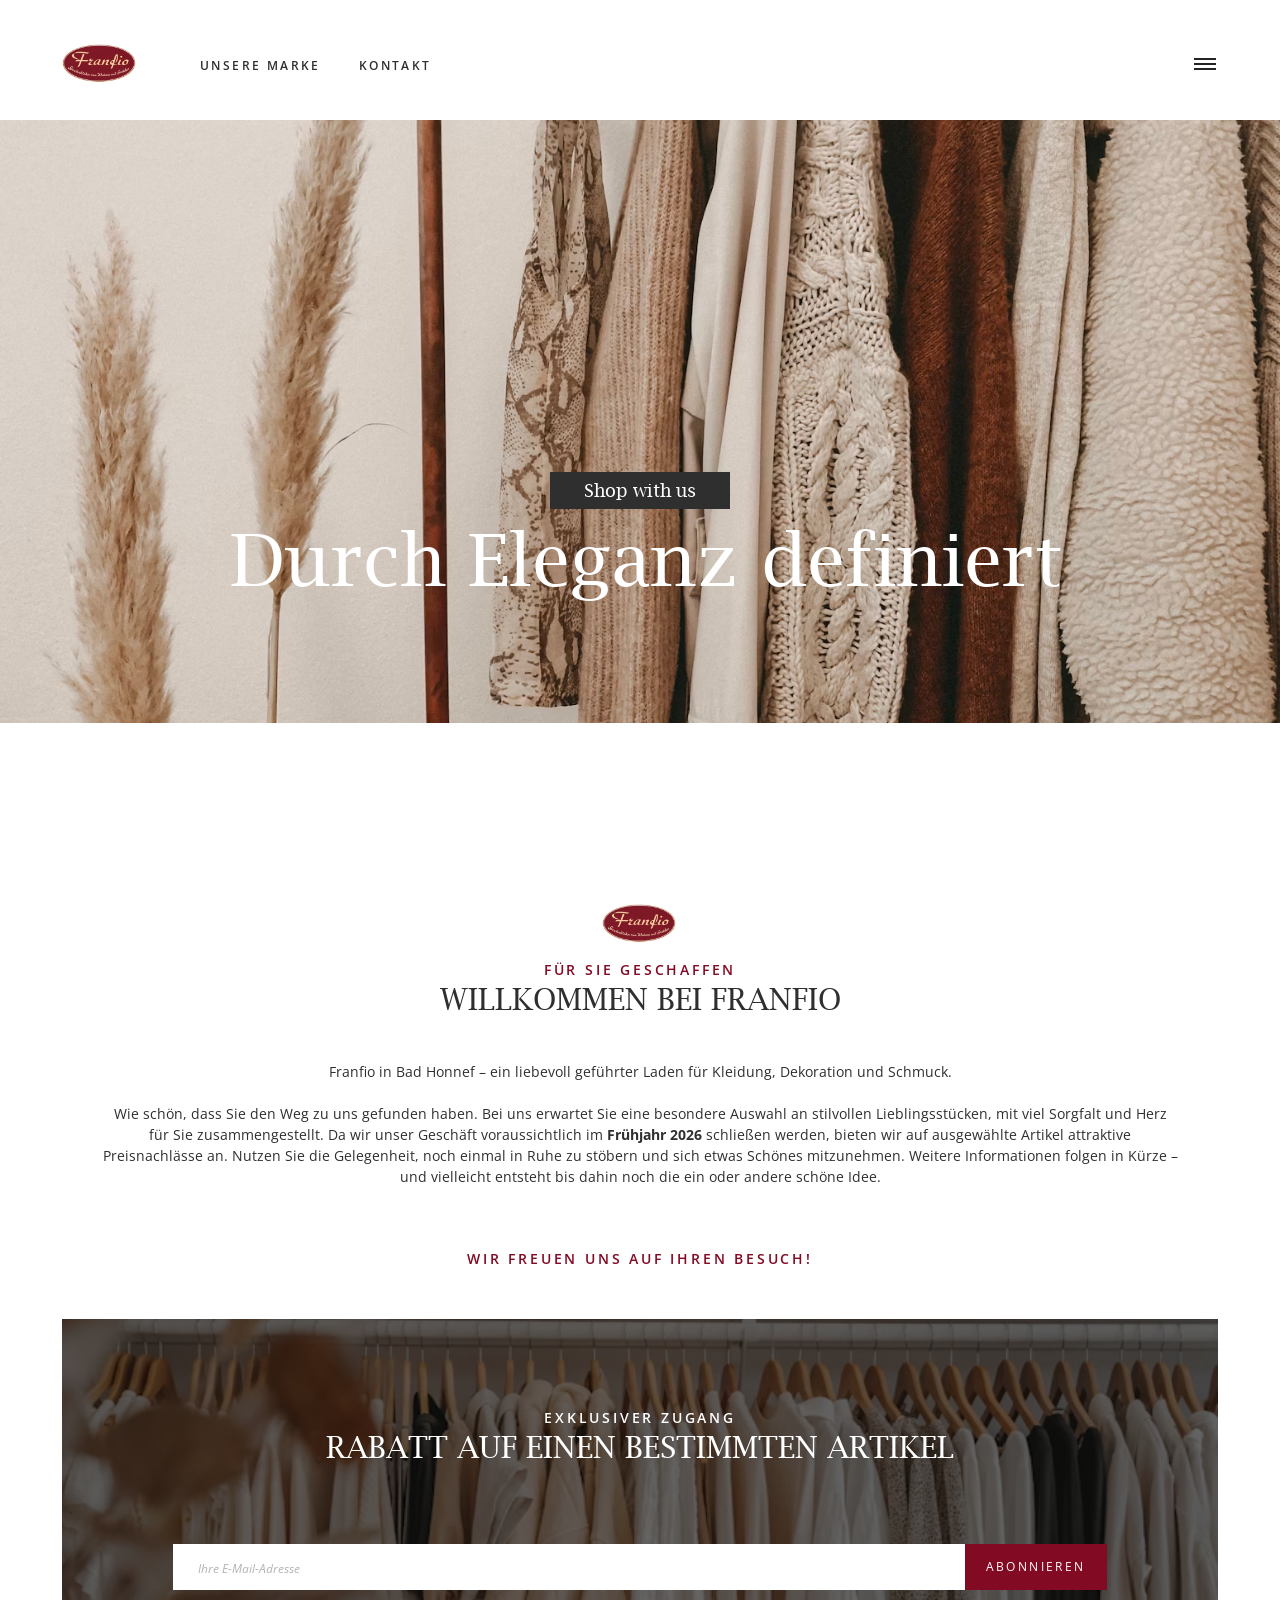
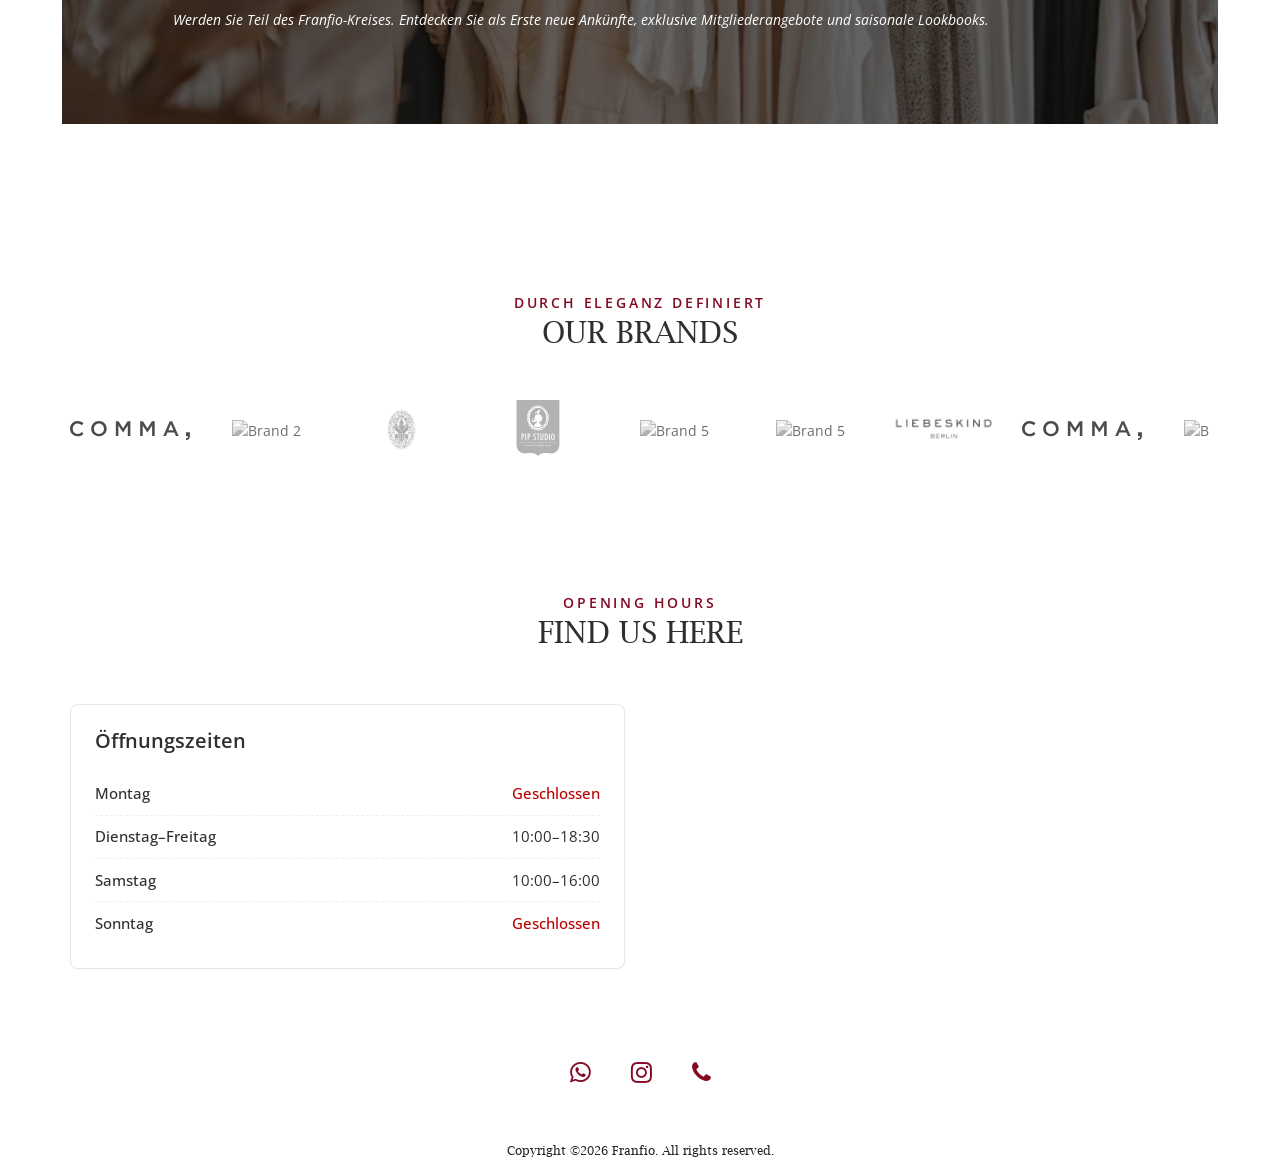
==== commit d91313dd: "wksnf" ====
--- a/index.html
+++ b/index.html
@@ -149,7 +149,8 @@
 
 	<div class="newsletter" style="margin-top: 50px;">
 		<div class="newsletter_content">
-			<div class="newsletter_image" style="background-image:url(images/premium_photo-1664202526535-c01e4b0c42b7.avif)"></div>
+			
+			<div class="newsletter_image" style="background-image: linear-gradient(rgba(0,0,0,0.6), rgba(0,0,0,0.6)), url(images/premium_photo-1664202526535-c01e4b0c42b7.avif);"></div>
 			<div class="container">
 				<div class="row">
 					<div class="col">
--- a/styles/main_styles.css
+++ b/styles/main_styles.css
@@ -1382,6 +1382,7 @@
 	background-repeat: no-repeat;
 	background-size: cover;
 	background-position: center center;
+	
 }
 .newsletter .section_subtitle,
 .newsletter .section_title
@@ -1394,6 +1395,7 @@
 }
 .newsletter_input
 {
+	
 	width: 100%;
 	height: 46px;
 	background: #FFFFFF;
